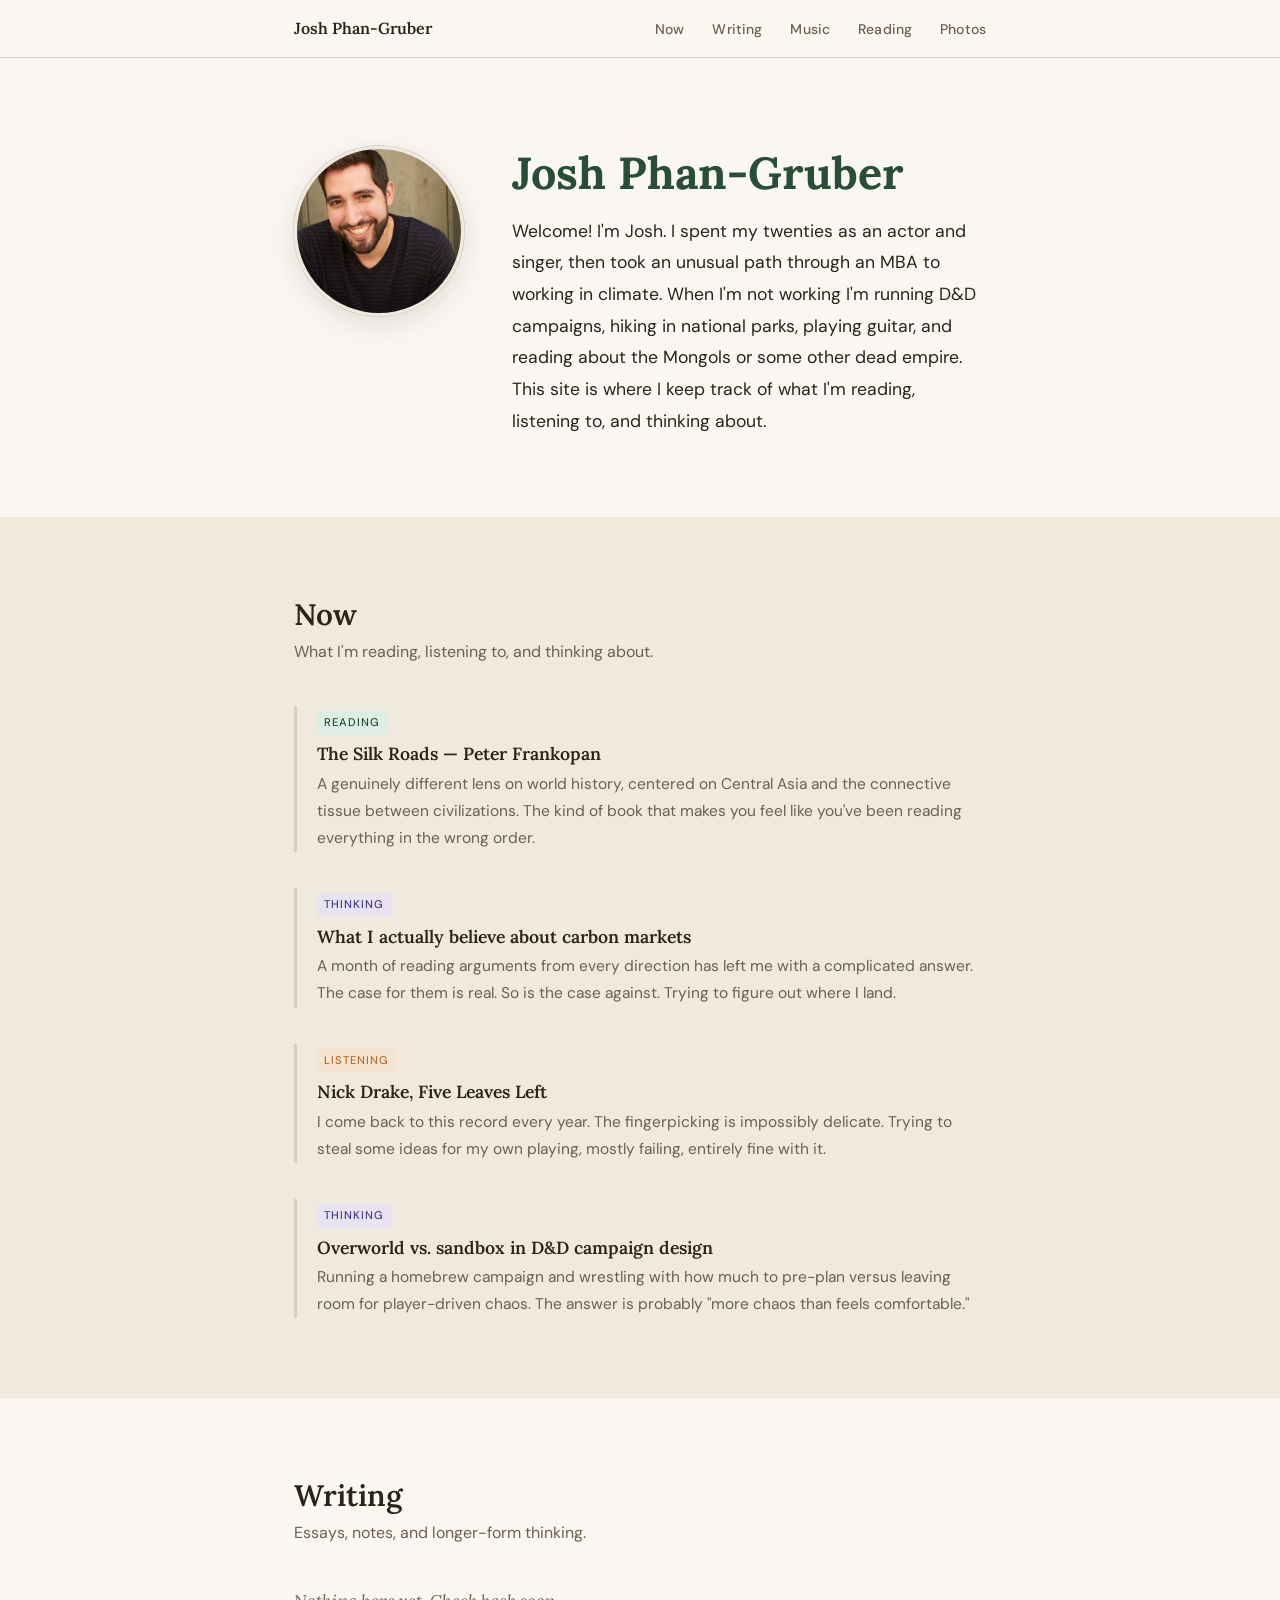
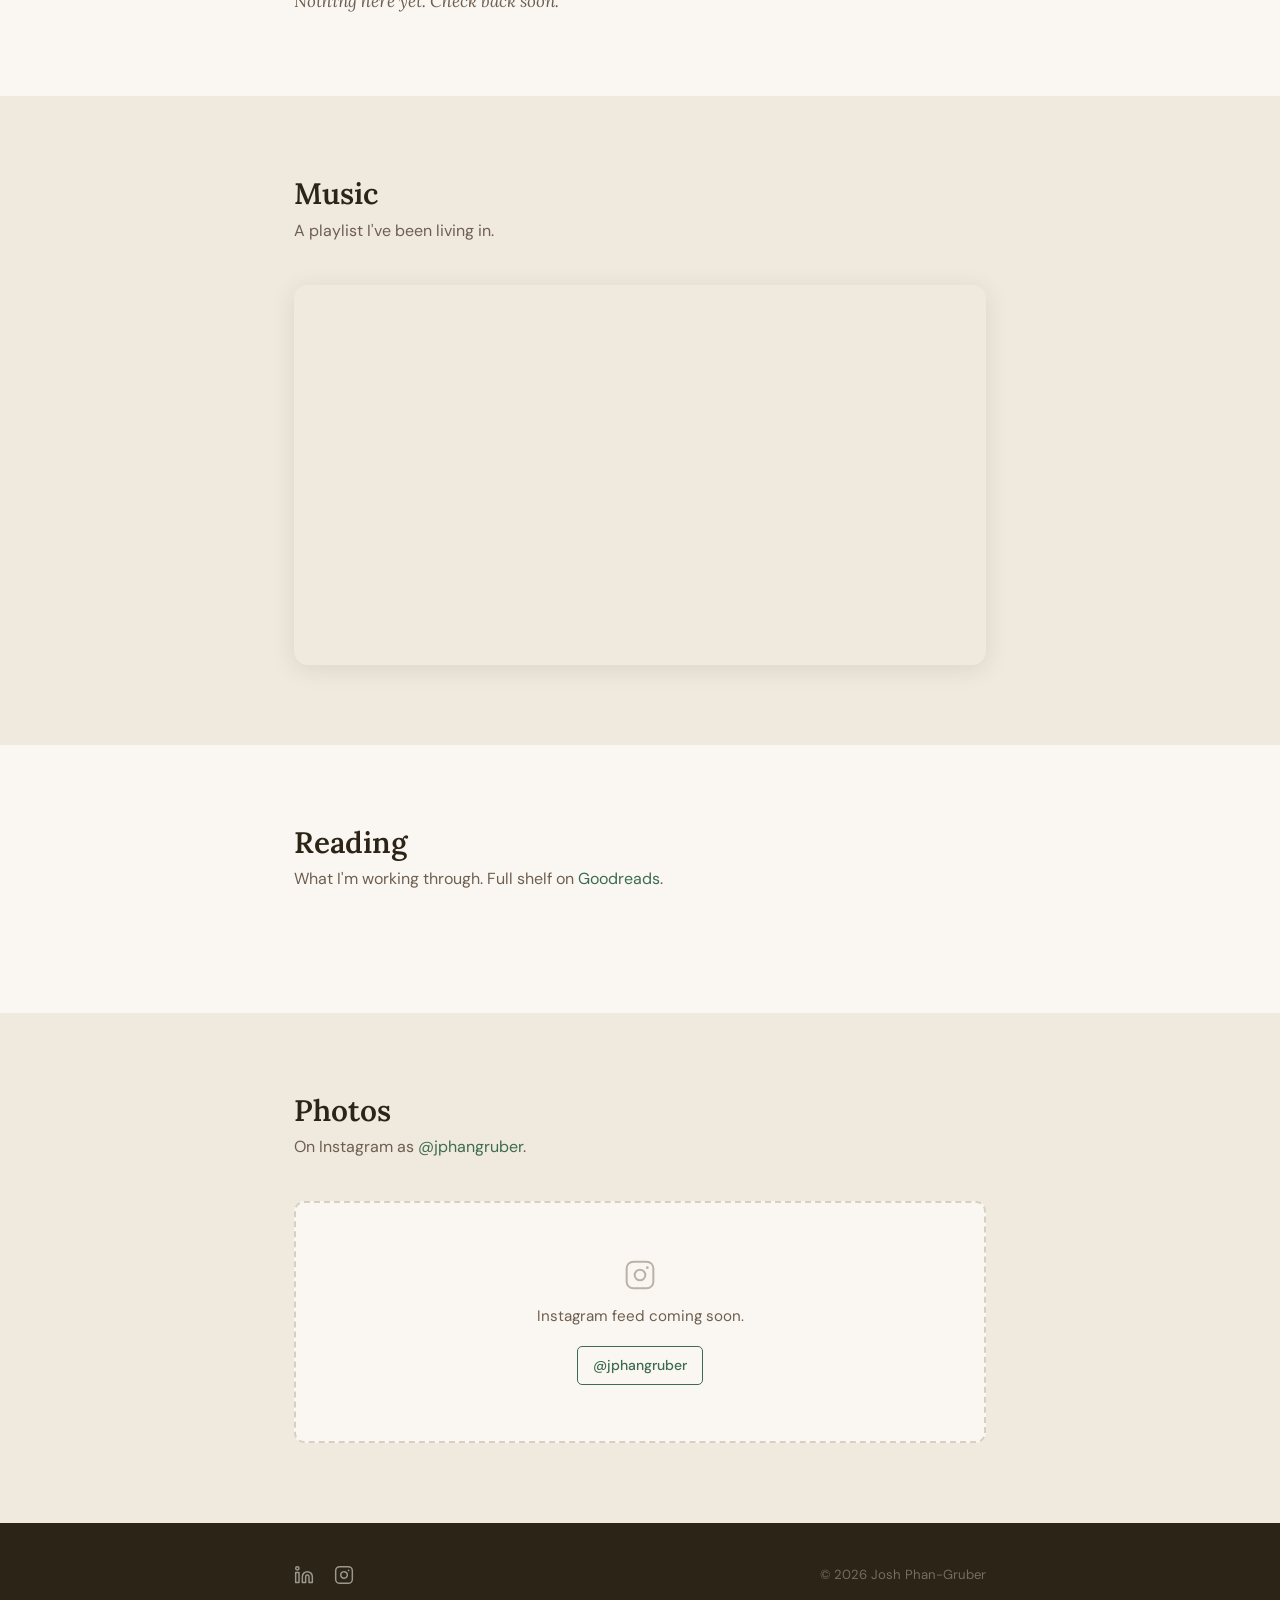
==== index.html @ 88a1560b "Initial build" ====
<!DOCTYPE html>
<html lang="en">
<head>
  <meta charset="UTF-8">
  <meta name="viewport" content="width=device-width, initial-scale=1.0">
  <title>Josh Phan-Gruber</title>
  <meta name="description" content="Josh Phan-Gruber -- actor turned climate professional, D&D dungeon master, reader, and guitar player.">
  <link rel="preconnect" href="https://fonts.googleapis.com">
  <link rel="preconnect" href="https://fonts.gstatic.com" crossorigin>
  <link href="https://fonts.googleapis.com/css2?family=Lora:ital,wght@0,400;0,600;0,700;1,400&family=DM+Sans:opsz,wght@9..40,300;9..40,400;9..40,500&display=swap" rel="stylesheet">
  <link rel="stylesheet" href="style.css">
</head>
<body>

  <nav class="site-nav" id="site-nav">
    <div class="nav-inner">
      <a href="#top" class="nav-name">Josh Phan-Gruber</a>
      <ul class="nav-links">
        <li><a href="#now">Now</a></li>
        <li><a href="#writing">Writing</a></li>
        <li><a href="#music">Music</a></li>
        <li><a href="#reading">Reading</a></li>
        <li><a href="#photos">Photos</a></li>
      </ul>
    </div>
  </nav>

  <!-- HERO -->
  <section class="hero" id="top">
    <div class="hero-inner">
      <div class="hero-photo">
        <!-- Replace headshot.jpg with your actual photo file -->
        <img src="headshot.jpg" alt="Josh Phan-Gruber" class="headshot">
      </div>
      <div class="hero-text">
        <h1>Josh Phan-Gruber</h1>
        <p class="intro">Welcome! I'm Josh. I spent my twenties as an actor and singer, then took an unusual path through an MBA to working in climate. When I'm not working I'm running D&D campaigns, hiking in national parks, playing guitar, and reading about the Mongols or some other dead empire. This site is where I keep track of what I'm reading, listening to, and thinking about.</p>
      </div>
    </div>
  </section>

  <!-- NOW -->
  <section class="section-alt" id="now">
    <div class="container">
      <h2>Now</h2>
      <p class="section-sub">What I'm reading, listening to, and thinking about.</p>

      <!-- Add, remove, or reorder entries freely. Tags: reading, listening, thinking, watching -->
      <div class="now-feed">

        <article class="now-entry">
          <span class="tag tag-reading">reading</span>
          <h3>The Silk Roads &mdash; Peter Frankopan</h3>
          <p>A genuinely different lens on world history, centered on Central Asia and the connective tissue between civilizations. The kind of book that makes you feel like you've been reading everything in the wrong order.</p>
        </article>

        <article class="now-entry">
          <span class="tag tag-thinking">thinking</span>
          <h3>What I actually believe about carbon markets</h3>
          <p>A month of reading arguments from every direction has left me with a complicated answer. The case for them is real. So is the case against. Trying to figure out where I land.</p>
        </article>

        <article class="now-entry">
          <span class="tag tag-listening">listening</span>
          <h3>Nick Drake, Five Leaves Left</h3>
          <p>I come back to this record every year. The fingerpicking is impossibly delicate. Trying to steal some ideas for my own playing, mostly failing, entirely fine with it.</p>
        </article>

        <article class="now-entry">
          <span class="tag tag-thinking">thinking</span>
          <h3>Overworld vs. sandbox in D&D campaign design</h3>
          <p>Running a homebrew campaign and wrestling with how much to pre-plan versus leaving room for player-driven chaos. The answer is probably "more chaos than feels comfortable."</p>
        </article>

      </div>
    </div>
  </section>

  <!-- WRITING -->
  <section class="section" id="writing">
    <div class="container">
      <h2>Writing</h2>
      <p class="section-sub">Essays, notes, and longer-form thinking.</p>

      <!-- Writing posts go here. Example structure when ready:
      <article class="writing-entry">
        <span class="writing-date">March 2026</span>
        <h3><a href="/writing/post-slug.html">Post Title</a></h3>
        <p>One or two sentences about what this piece is about.</p>
      </article>
      -->

      <p class="empty-note">Nothing here yet. Check back soon.</p>
    </div>
  </section>

  <!-- MUSIC -->
  <section class="section-alt" id="music">
    <div class="container">
      <h2>Music</h2>
      <p class="section-sub">A playlist I've been living in.</p>
      <div class="spotify-wrap">
        <iframe
          src="https://open.spotify.com/embed/playlist/37i9dQZF1FwSltD0A3Nph8?utm_source=generator&theme=0"
          width="100%"
          height="380"
          frameborder="0"
          allow="autoplay; clipboard-write; encrypted-media; fullscreen; picture-in-picture"
          loading="lazy">
        </iframe>
      </div>
    </div>
  </section>

  <!-- READING / GOODREADS -->
  <section class="section" id="reading">
    <div class="container">
      <h2>Reading</h2>
      <p class="section-sub">
        What I'm working through. Full shelf on
        <a href="https://www.goodreads.com/user/show/93616502-joshua" target="_blank" rel="noopener">Goodreads</a>.
      </p>
      <div class="goodreads-wrap">
        <!--
          Goodreads widget: generated from goodreads.com/user/widget
          The widget injects its own HTML/styles; colors won't perfectly match the site.
          For a closer match, consider a custom API integration later.
        -->
        <script src="https://www.goodreads.com/review/custom_widget/93616502.Josh%27s%20bookshelf%3A%20currently-reading?cover_position=left&cover_size=medium&num_books=5&order=d&shelf=currently-reading&show_author=1&show_cover=1&show_rating=0&show_review=1&show_tags=0&show_title=1&sort=date_added&widget_bg_color=faf7f2&widget_bg_transparent=true&widget_border_width=none&widget_text_color=2c2416&widget_title_size=medium&widget_width=full" type="text/javascript" charset="utf-8"></script>
        <noscript>
          <p class="empty-note">
            Enable JavaScript to load the Goodreads widget, or view the shelf directly on
            <a href="https://www.goodreads.com/user/show/93616502-joshua" target="_blank" rel="noopener">Goodreads</a>.
          </p>
        </noscript>
      </div>
    </div>
  </section>

  <!-- PHOTOS / INSTAGRAM -->
  <section class="section-alt" id="photos">
    <div class="container">
      <h2>Photos</h2>
      <p class="section-sub">
        On Instagram as <a href="https://instagram.com/jphangruber" target="_blank" rel="noopener">@jphangruber</a>.
      </p>
      <!-- Instagram feed widget goes here once the site is live -->
      <div class="instagram-placeholder">
        <div class="instagram-placeholder-inner">
          <svg width="32" height="32" viewBox="0 0 24 24" fill="none" aria-hidden="true">
            <rect x="2" y="2" width="20" height="20" rx="5" ry="5" stroke="currentColor" stroke-width="1.5"/>
            <circle cx="12" cy="12" r="4" stroke="currentColor" stroke-width="1.5"/>
            <circle cx="17.5" cy="6.5" r="1" fill="currentColor"/>
          </svg>
          <p>Instagram feed coming soon.</p>
          <a href="https://instagram.com/jphangruber" target="_blank" rel="noopener" class="btn-outline">@jphangruber</a>
        </div>
      </div>
    </div>
  </section>

  <!-- FOOTER -->
  <footer class="site-footer">
    <div class="container footer-inner">
      <div class="footer-links">
        <a href="https://www.linkedin.com/in/joshua-phan-gruber/" target="_blank" rel="noopener" aria-label="LinkedIn">
          <svg width="20" height="20" viewBox="0 0 24 24" fill="none" xmlns="http://www.w3.org/2000/svg" aria-hidden="true">
            <path d="M16 8a6 6 0 0 1 6 6v7h-4v-7a2 2 0 0 0-2-2 2 2 0 0 0-2 2v7h-4v-7a6 6 0 0 1 6-6z" stroke="currentColor" stroke-width="1.75" stroke-linecap="round" stroke-linejoin="round"/>
            <rect x="2" y="9" width="4" height="12" stroke="currentColor" stroke-width="1.75" stroke-linecap="round" stroke-linejoin="round"/>
            <circle cx="4" cy="4" r="2" stroke="currentColor" stroke-width="1.75"/>
          </svg>
        </a>
        <a href="https://instagram.com/jphangruber" target="_blank" rel="noopener" aria-label="Instagram">
          <svg width="20" height="20" viewBox="0 0 24 24" fill="none" xmlns="http://www.w3.org/2000/svg" aria-hidden="true">
            <rect x="2" y="2" width="20" height="20" rx="5" ry="5" stroke="currentColor" stroke-width="1.75" stroke-linecap="round" stroke-linejoin="round"/>
            <path d="M16 11.37A4 4 0 1 1 12.63 8 4 4 0 0 1 16 11.37z" stroke="currentColor" stroke-width="1.75" stroke-linecap="round" stroke-linejoin="round"/>
            <line x1="17.5" y1="6.5" x2="17.51" y2="6.5" stroke="currentColor" stroke-width="2" stroke-linecap="round"/>
          </svg>
        </a>
      </div>
      <p class="footer-copy">&copy; 2026 Josh Phan-Gruber</p>
    </div>
  </footer>

  <script src="script.js"></script>

</body>
</html>
---- style.css ----
/* ============================================================
   VARIABLES
   ============================================================ */
:root {
  --bg:          #faf7f2;
  --bg-alt:      #f0e9de;
  --text:        #2c2416;
  --text-muted:  #6e5f50;
  --green:       #3d6b4f;
  --green-dark:  #2a4d38;
  --green-light: #ddeee4;
  --amber:       #b86a2b;
  --amber-light: #f5e4d2;
  --border:      #d8cfc4;
  --max-w:       740px;
  --font-serif:  'Lora', Georgia, 'Times New Roman', serif;
  --font-sans:   'DM Sans', system-ui, -apple-system, sans-serif;
}

/* ============================================================
   RESET & BASE
   ============================================================ */
*, *::before, *::after {
  box-sizing: border-box;
  margin: 0;
  padding: 0;
}

html {
  scroll-behavior: smooth;
  scroll-padding-top: 64px;
}

body {
  font-family: var(--font-sans);
  font-size: 17px;
  line-height: 1.75;
  color: var(--text);
  background: var(--bg);
  -webkit-font-smoothing: antialiased;
}

h1, h2, h3, h4 {
  font-family: var(--font-serif);
  line-height: 1.2;
  color: var(--text);
}

h1 { font-size: clamp(2rem, 5vw, 2.8rem); font-weight: 700; }
h2 { font-size: 1.85rem; font-weight: 600; }
h3 { font-size: 1.1rem; font-weight: 600; }

p { margin-bottom: 1rem; }
p:last-child { margin-bottom: 0; }

a {
  color: var(--green);
  text-decoration: none;
  transition: color 0.15s;
}

a:hover {
  color: var(--green-dark);
  text-decoration: underline;
}

img { max-width: 100%; display: block; }


/* ============================================================
   NAVIGATION
   ============================================================ */
.site-nav {
  position: sticky;
  top: 0;
  z-index: 100;
  background: rgba(250, 247, 242, 0.94);
  backdrop-filter: blur(10px);
  -webkit-backdrop-filter: blur(10px);
  border-bottom: 1px solid var(--border);
}

.nav-inner {
  max-width: var(--max-w);
  margin: 0 auto;
  padding: 0.85rem 1.5rem;
  display: flex;
  align-items: center;
  justify-content: space-between;
  gap: 1.5rem;
}

.nav-name {
  font-family: var(--font-serif);
  font-size: 1rem;
  font-weight: 600;
  color: var(--text);
  text-decoration: none;
  white-space: nowrap;
  flex-shrink: 0;
}

.nav-name:hover {
  color: var(--green);
  text-decoration: none;
}

.nav-links {
  list-style: none;
  display: flex;
  gap: 1.75rem;
  flex-wrap: wrap;
}

.nav-links a {
  font-size: 0.875rem;
  font-weight: 500;
  letter-spacing: 0.01em;
  color: var(--text-muted);
  text-decoration: none;
}

.nav-links a:hover,
.nav-links a.active {
  color: var(--green);
  text-decoration: none;
}


/* ============================================================
   CONTAINER
   ============================================================ */
.container {
  max-width: var(--max-w);
  margin: 0 auto;
  padding: 0 1.5rem;
}


/* ============================================================
   SECTION CHROME
   ============================================================ */
.section,
.section-alt {
  padding: 5rem 0;
}

.section     { background: var(--bg); }
.section-alt { background: var(--bg-alt); }

.section-sub {
  color: var(--text-muted);
  font-size: 1rem;
  margin-top: 0.3rem;
  margin-bottom: 2.5rem;
}

.empty-note {
  color: var(--text-muted);
  font-family: var(--font-serif);
  font-style: italic;
}


/* ============================================================
   HERO
   ============================================================ */
.hero {
  padding: 5.5rem 0 5rem;
  background: var(--bg);
}

.hero-inner {
  max-width: var(--max-w);
  margin: 0 auto;
  padding: 0 1.5rem;
  display: flex;
  align-items: flex-start;
  gap: 3rem;
}

.hero-photo { flex-shrink: 0; }

.headshot {
  width: 170px;
  height: 170px;
  border-radius: 50%;
  object-fit: cover;
  object-position: 10% center;
  border: 3px solid var(--bg-alt);
  box-shadow: 0 0 0 1px var(--border), 0 8px 28px rgba(44, 36, 22, 0.12);
}

.hero-text { flex: 1; min-width: 0; }

.hero-text h1 {
  margin-bottom: 1rem;
  color: var(--green-dark);
}

.intro {
  font-size: 1.1rem;
  line-height: 1.8;
  color: var(--text);
}


/* ============================================================
   NOW FEED
   ============================================================ */
.now-feed {
  display: flex;
  flex-direction: column;
  gap: 2.25rem;
}

.now-entry {
  border-left: 3px solid var(--border);
  padding-left: 1.25rem;
  transition: border-left-color 0.2s;
}

.now-entry:hover {
  border-left-color: var(--green);
}

.now-entry h3 {
  margin-bottom: 0.4rem;
}

.now-entry p {
  color: var(--text-muted);
  font-size: 0.97rem;
}

/* Tags */
.tag {
  display: inline-block;
  font-family: var(--font-sans);
  font-size: 0.7rem;
  font-weight: 500;
  text-transform: uppercase;
  letter-spacing: 0.09em;
  padding: 0.2em 0.65em;
  border-radius: 3px;
  margin-bottom: 0.55rem;
}

.tag-reading   { background: var(--green-light); color: var(--green-dark); }
.tag-listening { background: var(--amber-light);  color: var(--amber); }
.tag-thinking  { background: #e8e3f0;              color: #4a3a80; }
.tag-watching  { background: #fde8e8;              color: #8f2020; }


/* ============================================================
   WRITING
   ============================================================ */
.writing-entry {
  margin-bottom: 2rem;
  padding-bottom: 2rem;
  border-bottom: 1px solid var(--border);
}

.writing-entry:last-child {
  border-bottom: none;
  margin-bottom: 0;
  padding-bottom: 0;
}

.writing-date {
  font-size: 0.8rem;
  text-transform: uppercase;
  letter-spacing: 0.08em;
  color: var(--text-muted);
  display: block;
  margin-bottom: 0.3rem;
}


/* ============================================================
   SPOTIFY
   ============================================================ */
.spotify-wrap {
  border-radius: 14px;
  overflow: hidden;
  box-shadow: 0 4px 24px rgba(44, 36, 22, 0.1);
}

.spotify-wrap iframe { display: block; }


/* ============================================================
   GOODREADS
   ============================================================ */
.goodreads-wrap {
  /* Goodreads widget injects its own layout; this wrapper
     just provides context. You may need to inspect/adjust
     widget colors at goodreads.com/user/widget after going live. */
}


/* ============================================================
   INSTAGRAM PLACEHOLDER
   ============================================================ */
.instagram-placeholder {
  border: 2px dashed var(--border);
  border-radius: 10px;
  background: var(--bg);
}

.instagram-placeholder-inner {
  padding: 3.5rem 2rem;
  display: flex;
  flex-direction: column;
  align-items: center;
  gap: 0.75rem;
  text-align: center;
  color: var(--text-muted);
}

.instagram-placeholder-inner svg {
  opacity: 0.45;
}

.instagram-placeholder-inner p {
  margin: 0;
  font-size: 0.95rem;
}

.btn-outline {
  display: inline-block;
  margin-top: 0.25rem;
  padding: 0.45em 1.1em;
  border: 1.5px solid var(--green);
  border-radius: 5px;
  font-size: 0.875rem;
  font-weight: 500;
  color: var(--green);
  text-decoration: none;
  transition: background 0.15s, color 0.15s;
}

.btn-outline:hover {
  background: var(--green);
  color: #fff;
  text-decoration: none;
}


/* ============================================================
   FOOTER
   ============================================================ */
.site-footer {
  background: var(--text);
  color: var(--bg);
  padding: 2.5rem 1.5rem;
}

.footer-inner {
  display: flex;
  align-items: center;
  justify-content: space-between;
  gap: 1rem;
}

.footer-links {
  display: flex;
  gap: 1.25rem;
  align-items: center;
}

.footer-links a {
  color: rgba(250, 247, 242, 0.55);
  transition: color 0.2s;
  display: flex;
  align-items: center;
}

.footer-links a:hover {
  color: rgba(250, 247, 242, 0.95);
  text-decoration: none;
}

.footer-copy {
  font-size: 0.825rem;
  color: rgba(250, 247, 242, 0.35);
  margin-bottom: 0;
}


/* ============================================================
   RESPONSIVE
   ============================================================ */
@media (max-width: 580px) {
  .hero {
    padding: 3.5rem 0 3rem;
  }

  .hero-inner {
    flex-direction: column;
    align-items: center;
    gap: 1.75rem;
    text-align: center;
  }

  .headshot {
    width: 140px;
    height: 140px;
  }

  .section,
  .section-alt {
    padding: 3.5rem 0;
  }

  .nav-links {
    gap: 1rem;
  }

  .nav-links li:nth-child(n+4) {
    display: none; /* hide last items on very small screens */
  }

  h2 { font-size: 1.55rem; }
}
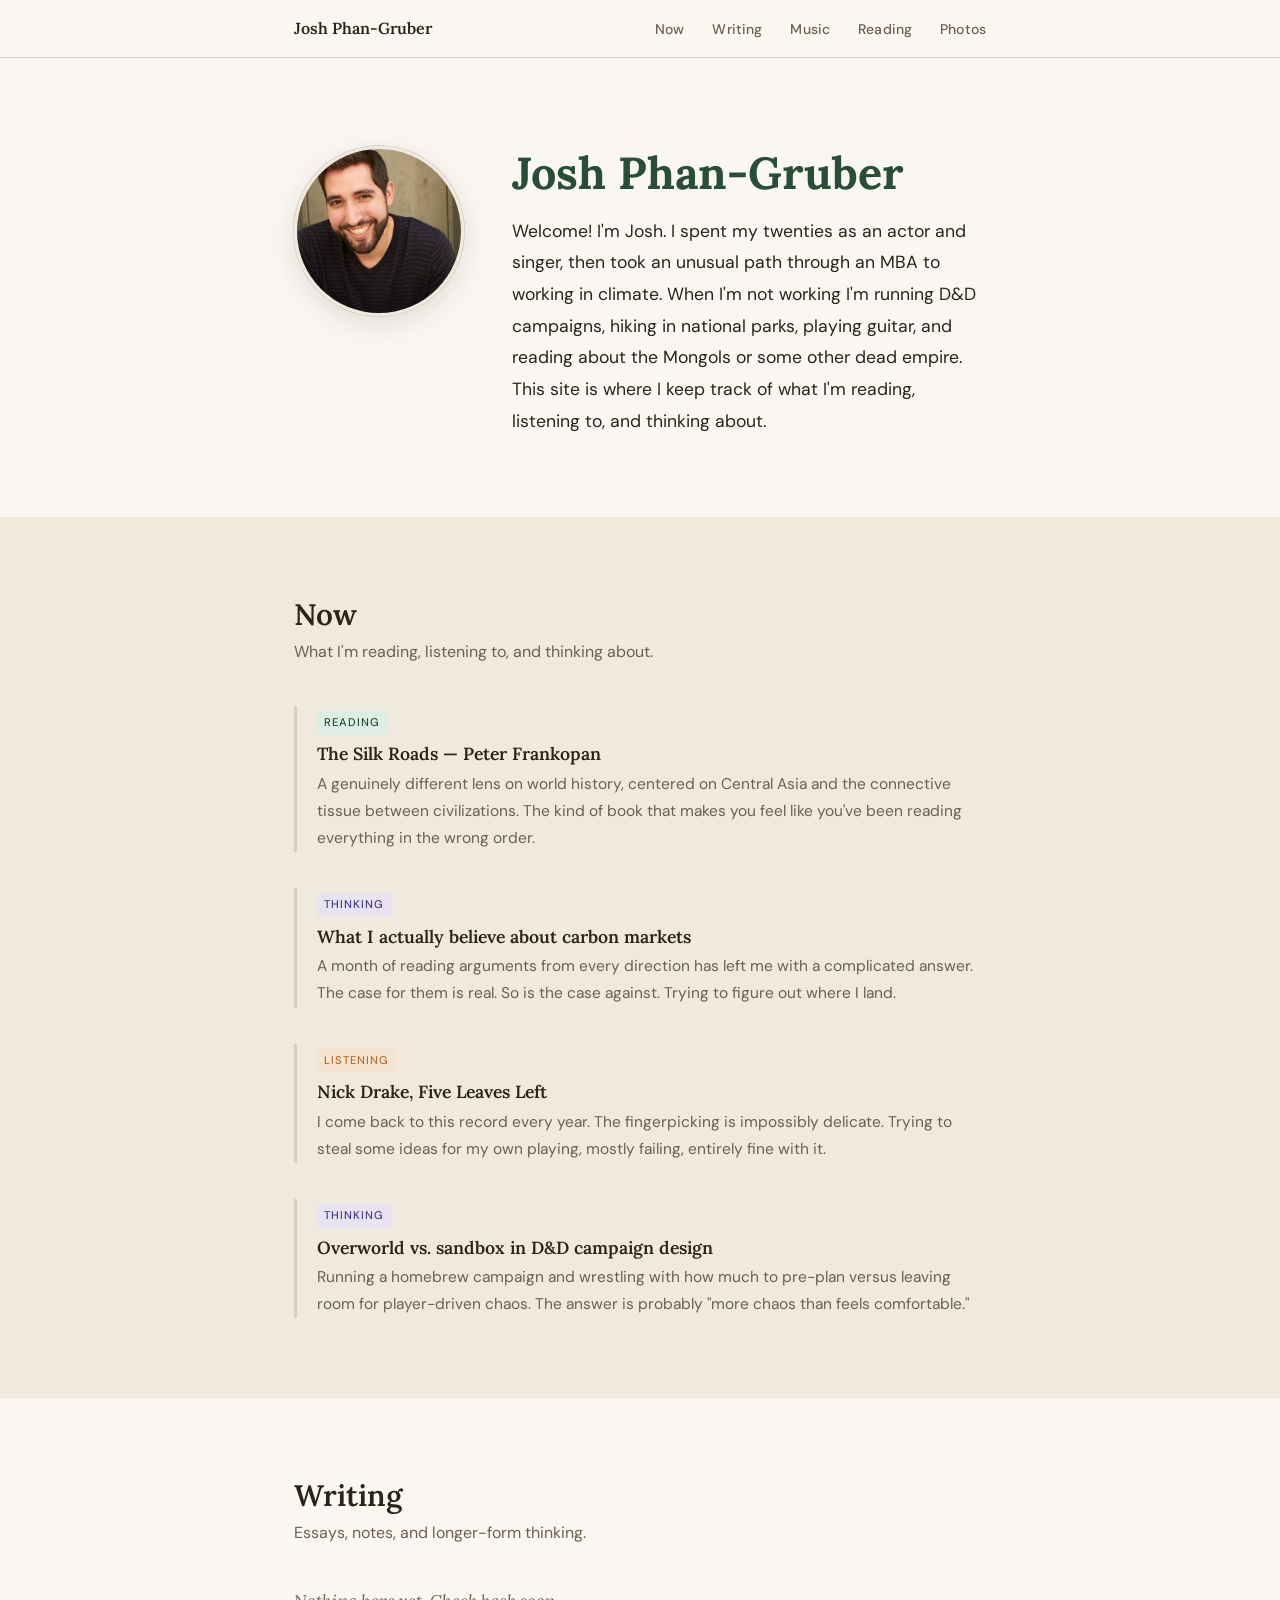
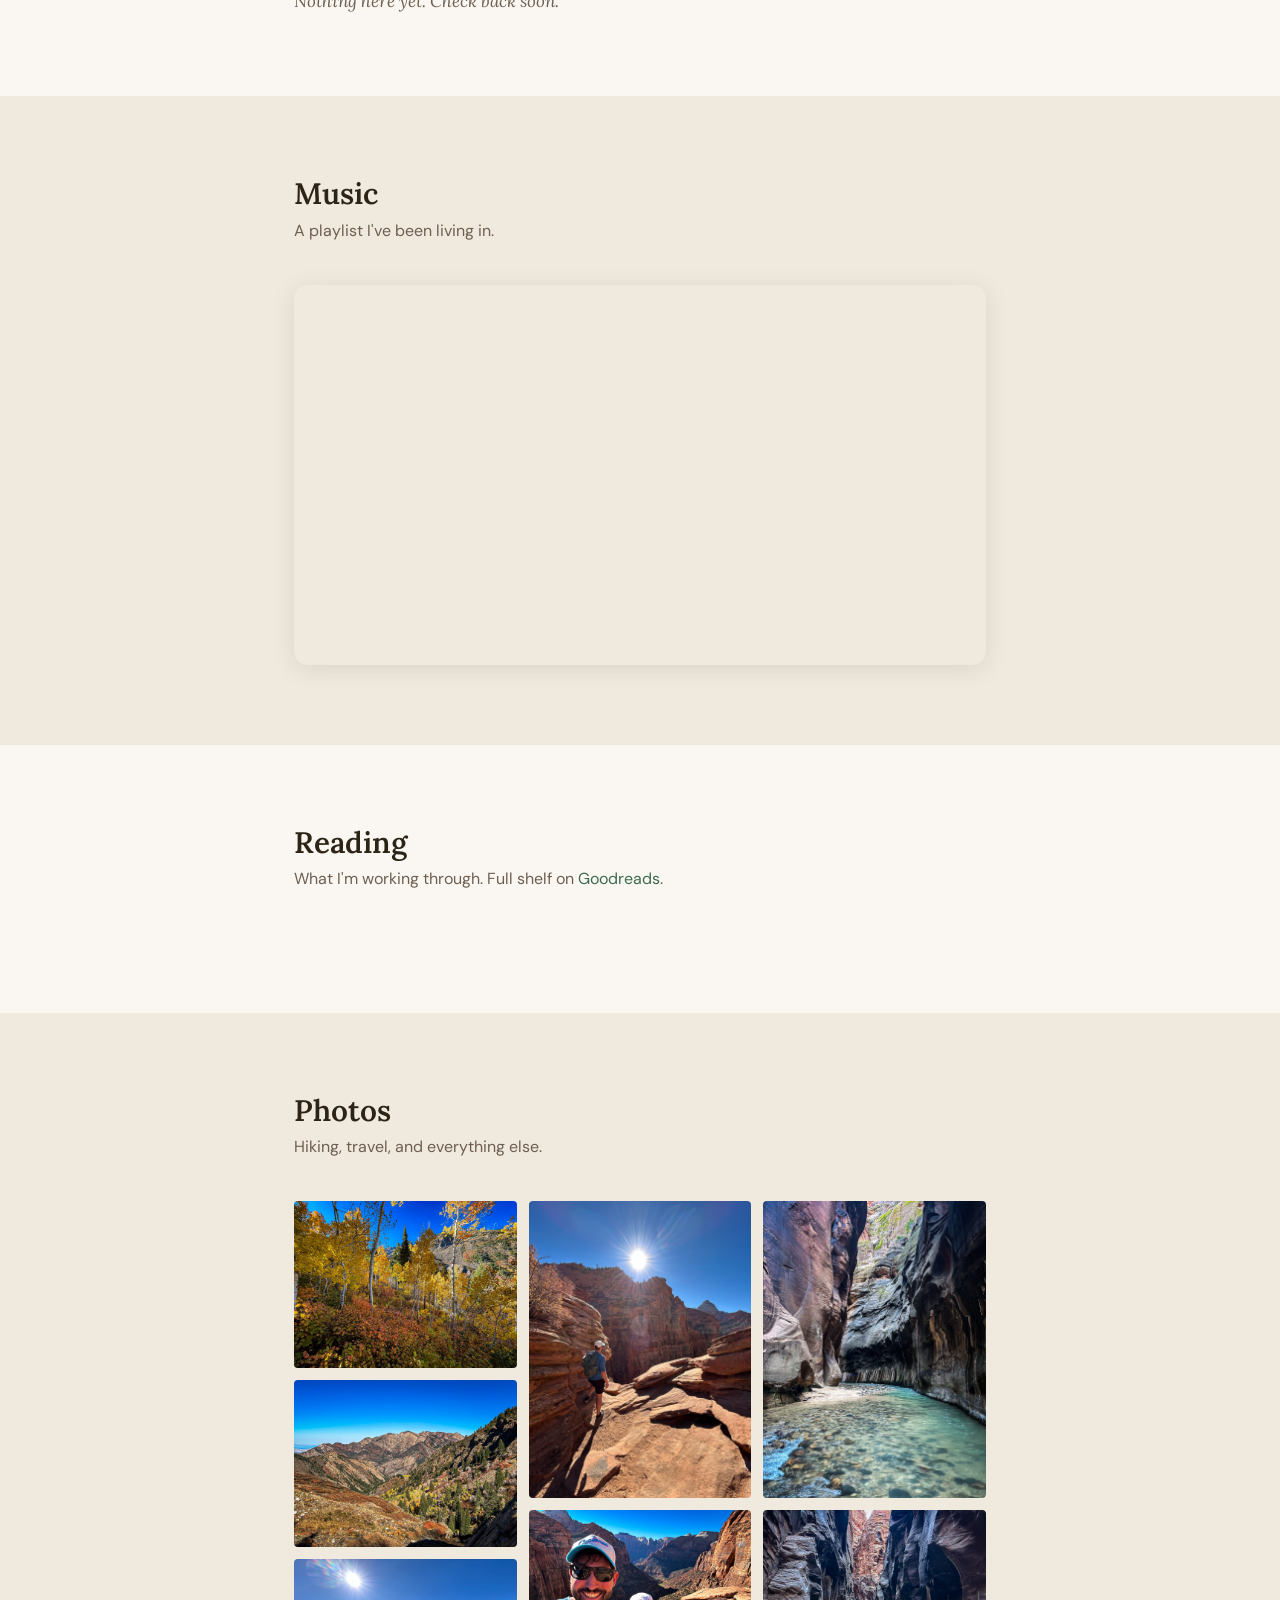
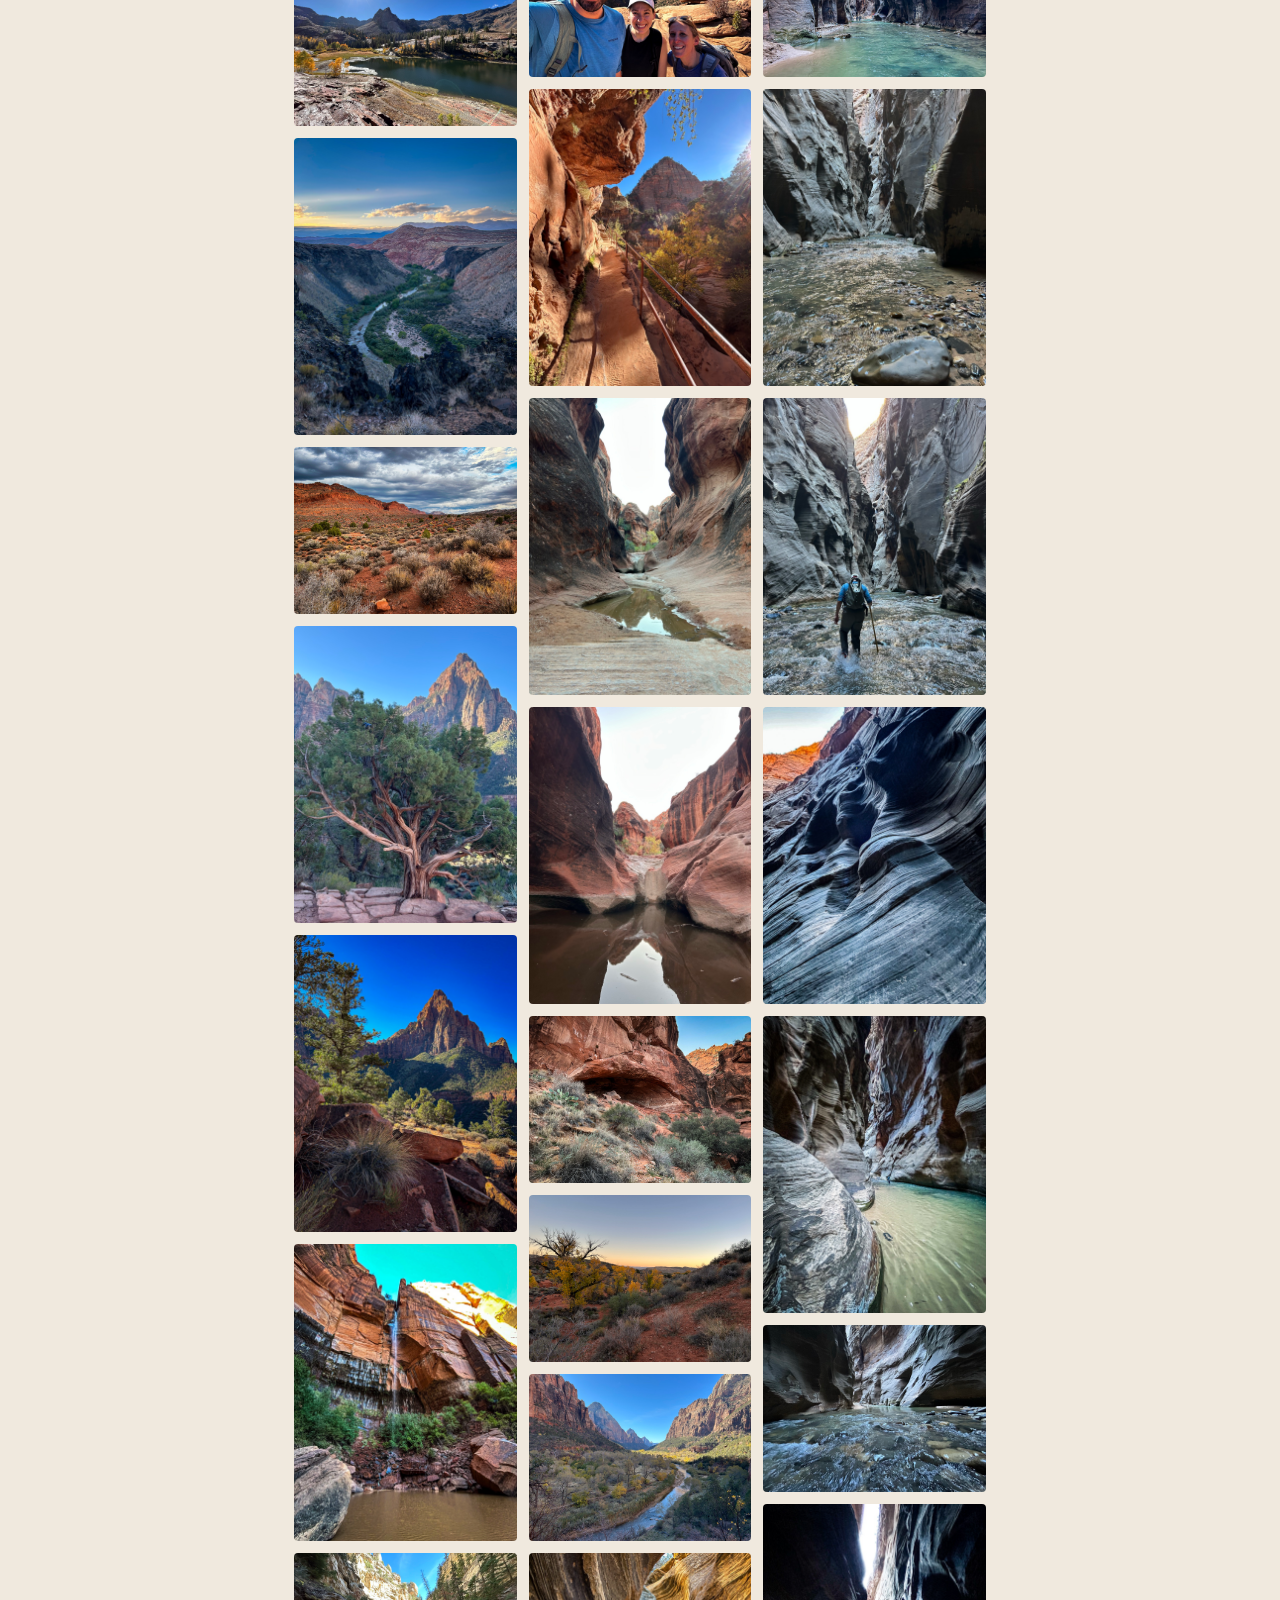
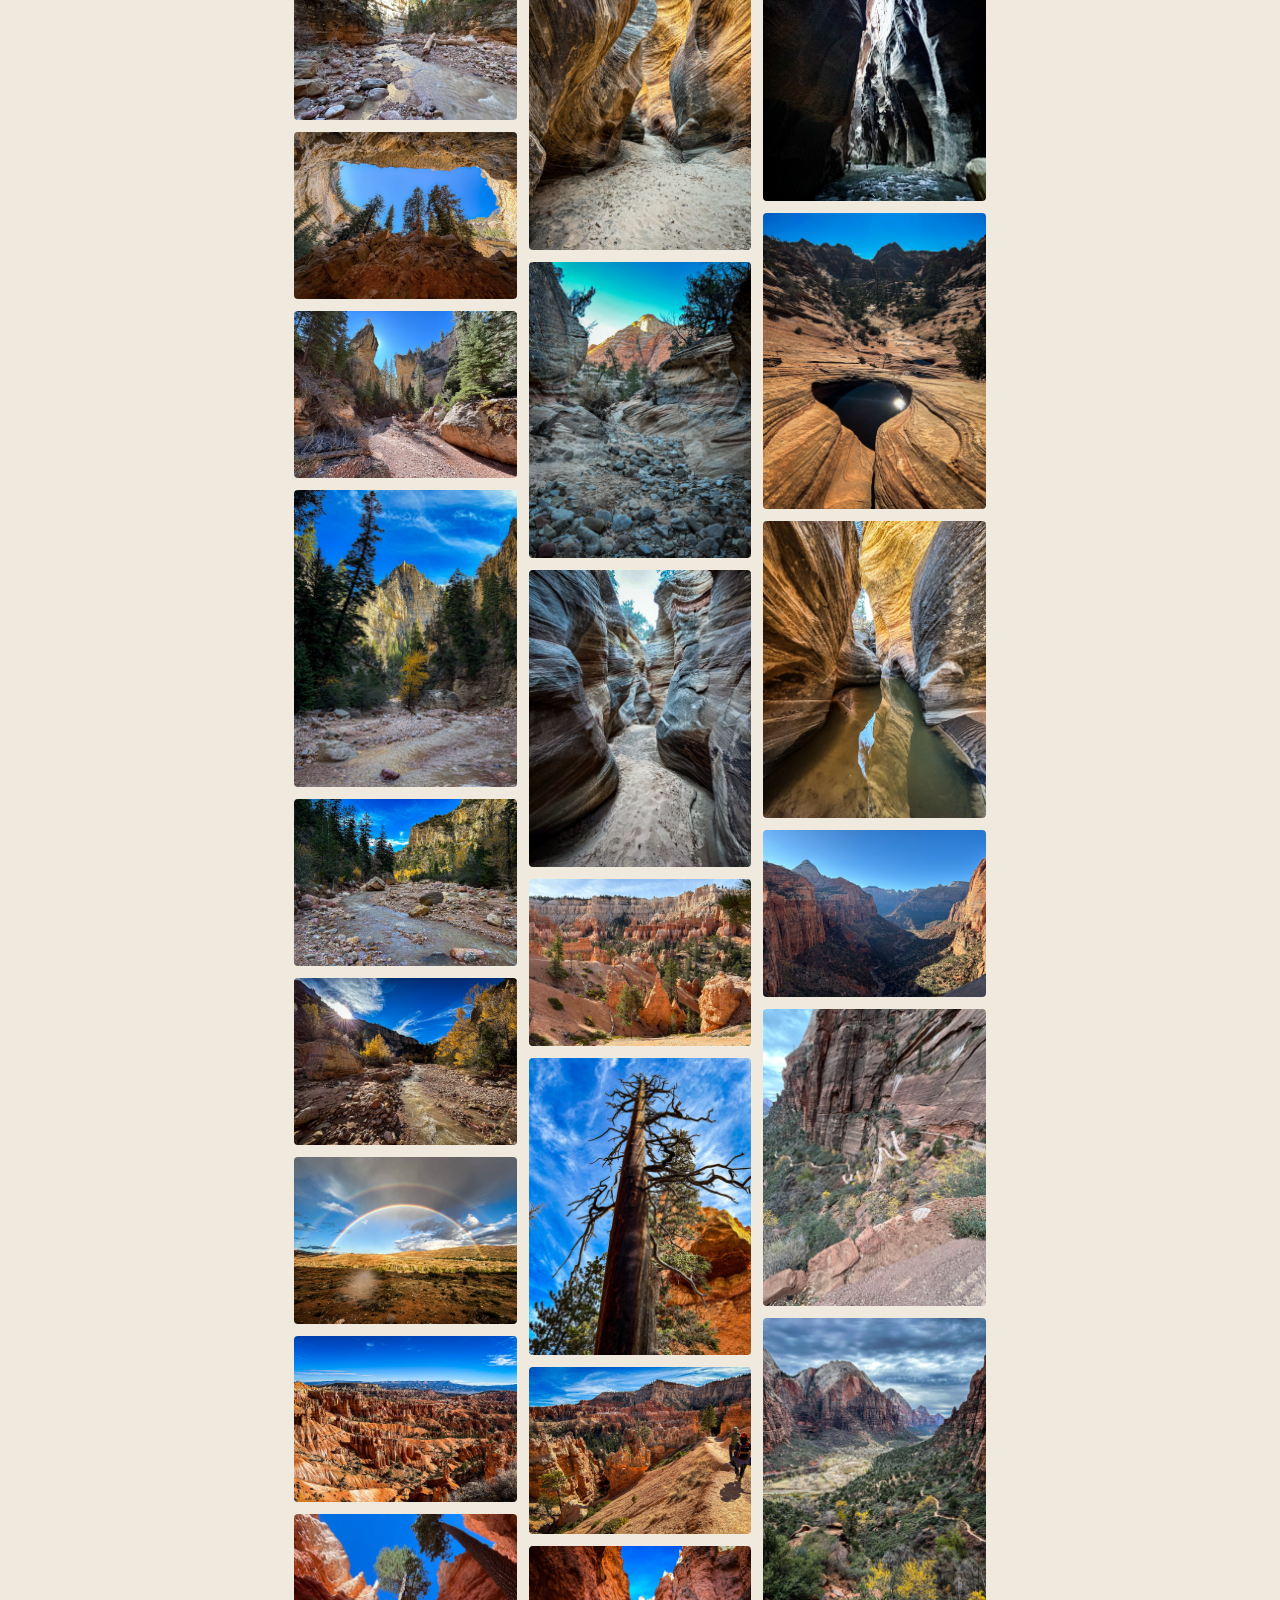
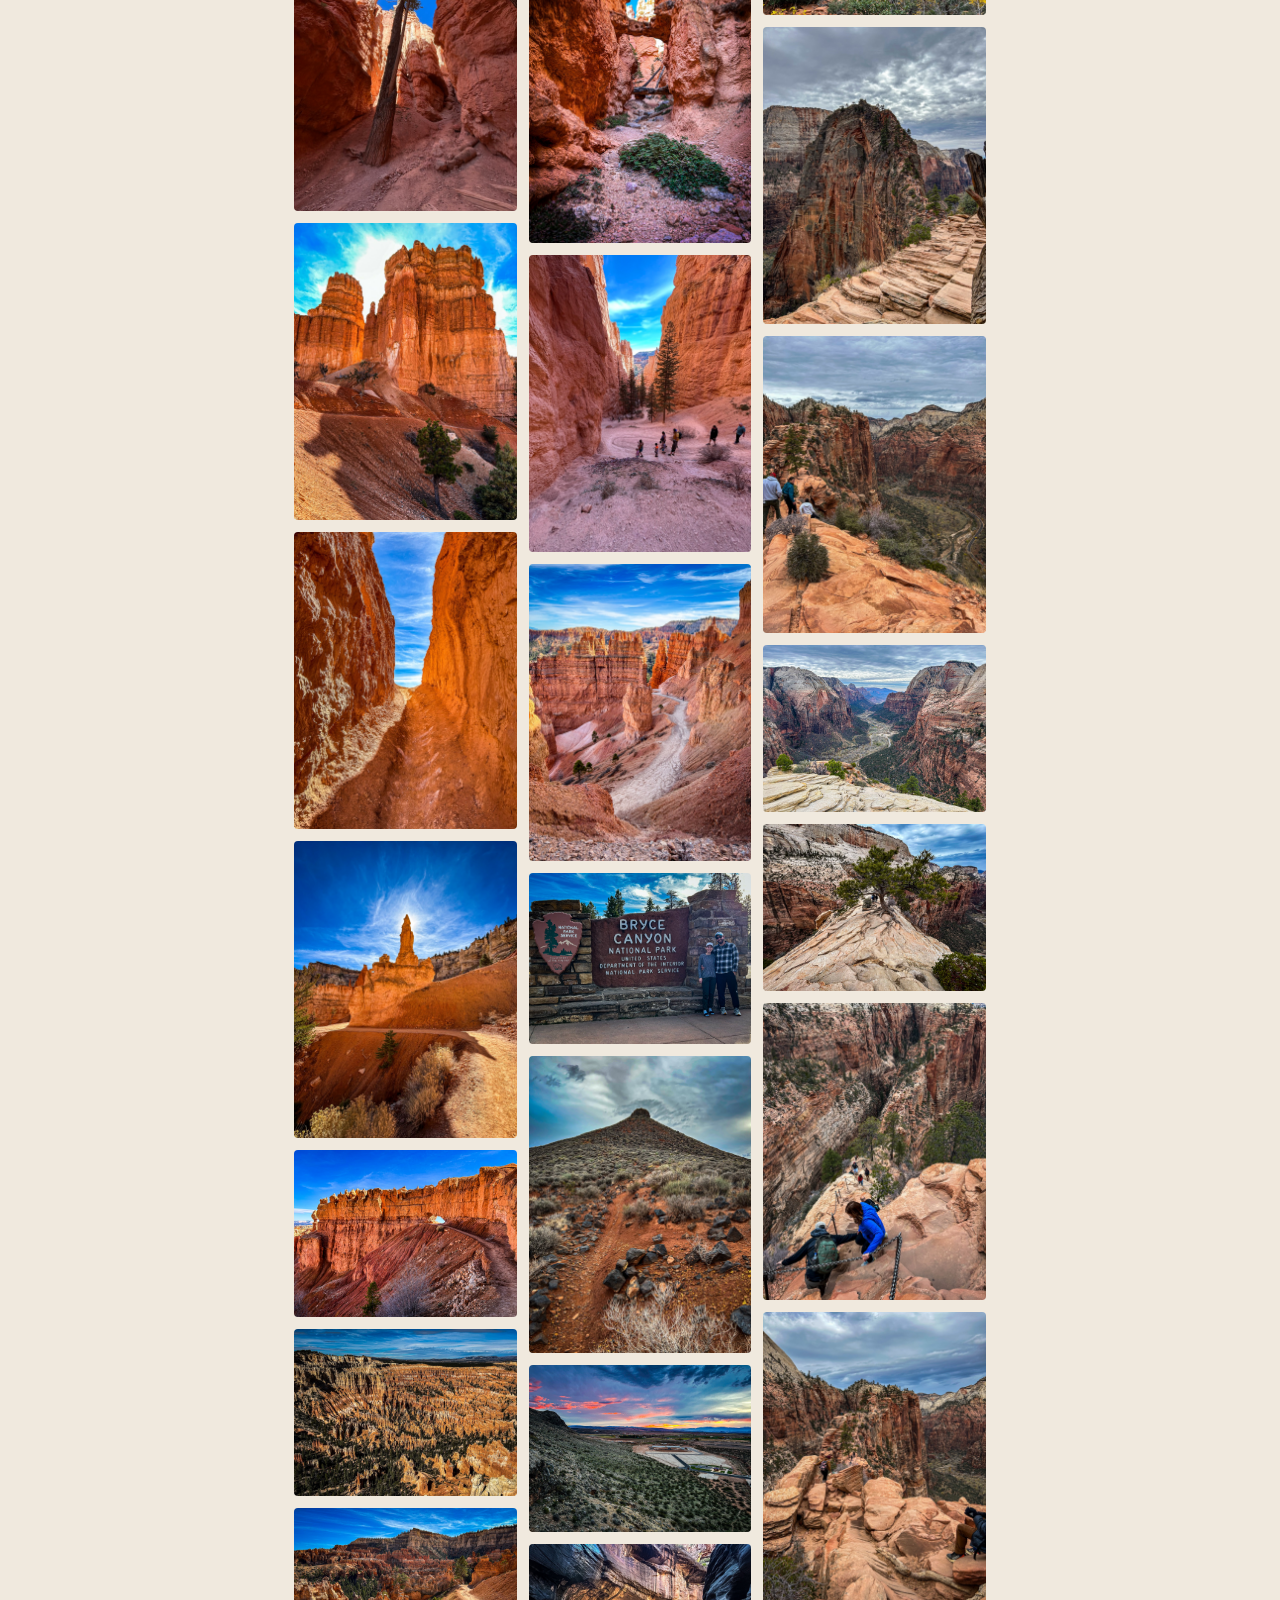
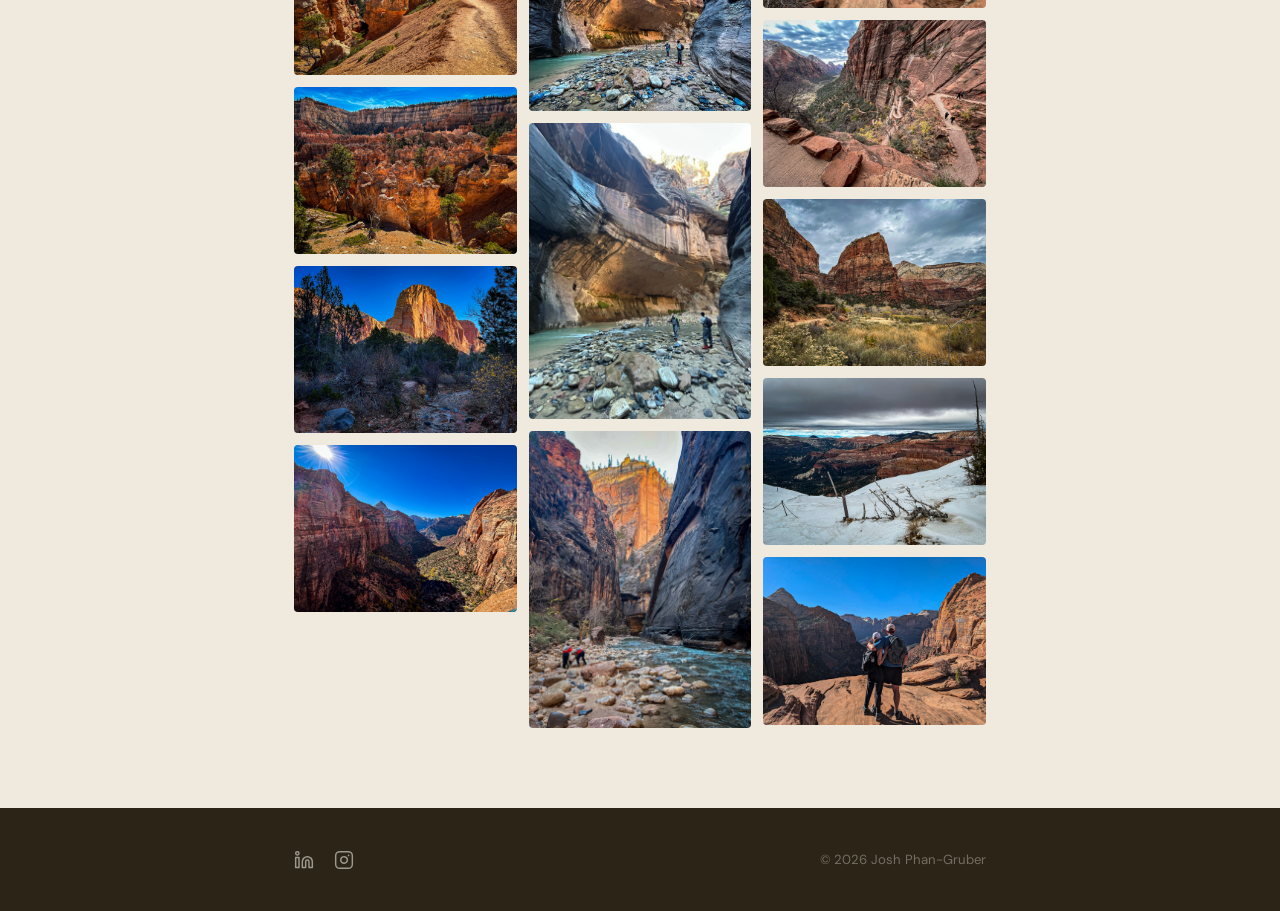
==== commit f3bf5d51: "Add photo grid with 72 resized photos" ====
--- a/index.html
+++ b/index.html
@@ -137,24 +137,84 @@
     </div>
   </section>
 
-  <!-- PHOTOS / INSTAGRAM -->
+  <!-- PHOTOS -->
   <section class="section-alt" id="photos">
     <div class="container">
       <h2>Photos</h2>
-      <p class="section-sub">
-        On Instagram as <a href="https://instagram.com/jphangruber" target="_blank" rel="noopener">@jphangruber</a>.
-      </p>
-      <!-- Instagram feed widget goes here once the site is live -->
-      <div class="instagram-placeholder">
-        <div class="instagram-placeholder-inner">
-          <svg width="32" height="32" viewBox="0 0 24 24" fill="none" aria-hidden="true">
-            <rect x="2" y="2" width="20" height="20" rx="5" ry="5" stroke="currentColor" stroke-width="1.5"/>
-            <circle cx="12" cy="12" r="4" stroke="currentColor" stroke-width="1.5"/>
-            <circle cx="17.5" cy="6.5" r="1" fill="currentColor"/>
-          </svg>
-          <p>Instagram feed coming soon.</p>
-          <a href="https://instagram.com/jphangruber" target="_blank" rel="noopener" class="btn-outline">@jphangruber</a>
-        </div>
+      <p class="section-sub">Hiking, travel, and everything else.</p>
+      <div class="photo-grid">
+        <img src="photos/IMG_0947.jpg" alt="" loading="lazy">
+        <img src="photos/IMG_0953.jpg" alt="" loading="lazy">
+        <img src="photos/IMG_0958.jpg" alt="" loading="lazy">
+        <img src="photos/IMG_0998.jpg" alt="" loading="lazy">
+        <img src="photos/IMG_1026.jpg" alt="" loading="lazy">
+        <img src="photos/IMG_1061.jpg" alt="" loading="lazy">
+        <img src="photos/IMG_1068.jpg" alt="" loading="lazy">
+        <img src="photos/IMG_1089.jpg" alt="" loading="lazy">
+        <img src="photos/IMG_1196.jpg" alt="" loading="lazy">
+        <img src="photos/IMG_1200.jpg" alt="" loading="lazy">
+        <img src="photos/IMG_1255.jpg" alt="" loading="lazy">
+        <img src="photos/IMG_1265.jpg" alt="" loading="lazy">
+        <img src="photos/IMG_1268.jpg" alt="" loading="lazy">
+        <img src="photos/IMG_1271.jpg" alt="" loading="lazy">
+        <img src="photos/IMG_1296.jpg" alt="" loading="lazy">
+        <img src="photos/IMG_1319.jpg" alt="" loading="lazy">
+        <img src="photos/IMG_1337.jpg" alt="" loading="lazy">
+        <img src="photos/IMG_1351.jpg" alt="" loading="lazy">
+        <img src="photos/IMG_1377.jpg" alt="" loading="lazy">
+        <img src="photos/IMG_1413.jpg" alt="" loading="lazy">
+        <img src="photos/IMG_1428.jpg" alt="" loading="lazy">
+        <img src="photos/IMG_1435.jpg" alt="" loading="lazy">
+        <img src="photos/IMG_1454.jpg" alt="" loading="lazy">
+        <img src="photos/IMG_1455.jpg" alt="" loading="lazy">
+        <img src="photos/IMG_1512.jpg" alt="" loading="lazy">
+        <img src="photos/IMG_1576.jpg" alt="" loading="lazy">
+        <img src="photos/IMG_1590.jpg" alt="" loading="lazy">
+        <img src="photos/IMG_1608.jpg" alt="" loading="lazy">
+        <img src="photos/IMG_1614.jpg" alt="" loading="lazy">
+        <img src="photos/IMG_1659.jpg" alt="" loading="lazy">
+        <img src="photos/IMG_1666.jpg" alt="" loading="lazy">
+        <img src="photos/IMG_1678.jpg" alt="" loading="lazy">
+        <img src="photos/IMG_1716.jpg" alt="" loading="lazy">
+        <img src="photos/IMG_1720.jpg" alt="" loading="lazy">
+        <img src="photos/IMG_1791.jpg" alt="" loading="lazy">
+        <img src="photos/IMG_1832.jpg" alt="" loading="lazy">
+        <img src="photos/IMG_1838.jpg" alt="" loading="lazy">
+        <img src="photos/IMG_1893.jpg" alt="" loading="lazy">
+        <img src="photos/IMG_1921.jpg" alt="" loading="lazy">
+        <img src="photos/IMG_1932.jpg" alt="" loading="lazy">
+        <img src="photos/IMG_1944.jpg" alt="" loading="lazy">
+        <img src="photos/IMG_1949.jpg" alt="" loading="lazy">
+        <img src="photos/IMG_1958.jpg" alt="" loading="lazy">
+        <img src="photos/IMG_1980.jpg" alt="" loading="lazy">
+        <img src="photos/IMG_2032.jpg" alt="" loading="lazy">
+        <img src="photos/IMG_2039.jpg" alt="" loading="lazy">
+        <img src="photos/IMG_2078.jpg" alt="" loading="lazy">
+        <img src="photos/IMG_2079.jpg" alt="" loading="lazy">
+        <img src="photos/IMG_2084.jpg" alt="" loading="lazy">
+        <img src="photos/IMG_2111.jpg" alt="" loading="lazy">
+        <img src="photos/IMG_2116.jpg" alt="" loading="lazy">
+        <img src="photos/IMG_2123.jpg" alt="" loading="lazy">
+        <img src="photos/IMG_2125.jpg" alt="" loading="lazy">
+        <img src="photos/IMG_2140.jpg" alt="" loading="lazy">
+        <img src="photos/IMG_2143.jpg" alt="" loading="lazy">
+        <img src="photos/IMG_2149.jpg" alt="" loading="lazy">
+        <img src="photos/IMG_2163.jpg" alt="" loading="lazy">
+        <img src="photos/IMG_2331.jpg" alt="" loading="lazy">
+        <img src="photos/IMG_2365.jpg" alt="" loading="lazy">
+        <img src="photos/IMG_2405.jpg" alt="" loading="lazy">
+        <img src="photos/IMG_2443.jpg" alt="" loading="lazy">
+        <img src="photos/IMG_2447.jpg" alt="" loading="lazy">
+        <img src="photos/IMG_2470.jpg" alt="" loading="lazy">
+        <img src="photos/IMG_2479.jpg" alt="" loading="lazy">
+        <img src="photos/IMG_2511.jpg" alt="" loading="lazy">
+        <img src="photos/IMG_2515.jpg" alt="" loading="lazy">
+        <img src="photos/IMG_2521.jpg" alt="" loading="lazy">
+        <img src="photos/IMG_2525.jpg" alt="" loading="lazy">
+        <img src="photos/IMG_2555.jpg" alt="" loading="lazy">
+        <img src="photos/IMG_2563.jpg" alt="" loading="lazy">
+        <img src="photos/IMG_2614.jpg" alt="" loading="lazy">
+        <img src="photos/7205558662764279150.jpg" alt="" loading="lazy">
       </div>
     </div>
   </section>
--- a/style.css
+++ b/style.css
@@ -300,50 +300,31 @@
 
 
 /* ============================================================
-   INSTAGRAM PLACEHOLDER
-   ============================================================ */
-.instagram-placeholder {
-  border: 2px dashed var(--border);
-  border-radius: 10px;
-  background: var(--bg);
-}
-
-.instagram-placeholder-inner {
-  padding: 3.5rem 2rem;
-  display: flex;
-  flex-direction: column;
-  align-items: center;
-  gap: 0.75rem;
-  text-align: center;
-  color: var(--text-muted);
-}
-
-.instagram-placeholder-inner svg {
-  opacity: 0.45;
-}
-
-.instagram-placeholder-inner p {
-  margin: 0;
-  font-size: 0.95rem;
-}
-
-.btn-outline {
-  display: inline-block;
-  margin-top: 0.25rem;
-  padding: 0.45em 1.1em;
-  border: 1.5px solid var(--green);
-  border-radius: 5px;
-  font-size: 0.875rem;
-  font-weight: 500;
-  color: var(--green);
-  text-decoration: none;
-  transition: background 0.15s, color 0.15s;
-}
-
-.btn-outline:hover {
-  background: var(--green);
-  color: #fff;
-  text-decoration: none;
+   PHOTO GRID
+   ============================================================ */
+.photo-grid {
+  columns: 3;
+  column-gap: 0.75rem;
+}
+
+.photo-grid img {
+  width: 100%;
+  display: block;
+  margin-bottom: 0.75rem;
+  border-radius: 4px;
+  transition: opacity 0.2s;
+}
+
+.photo-grid img:hover {
+  opacity: 0.88;
+}
+
+@media (max-width: 700px) {
+  .photo-grid { columns: 2; }
+}
+
+@media (max-width: 420px) {
+  .photo-grid { columns: 1; }
 }
 
 
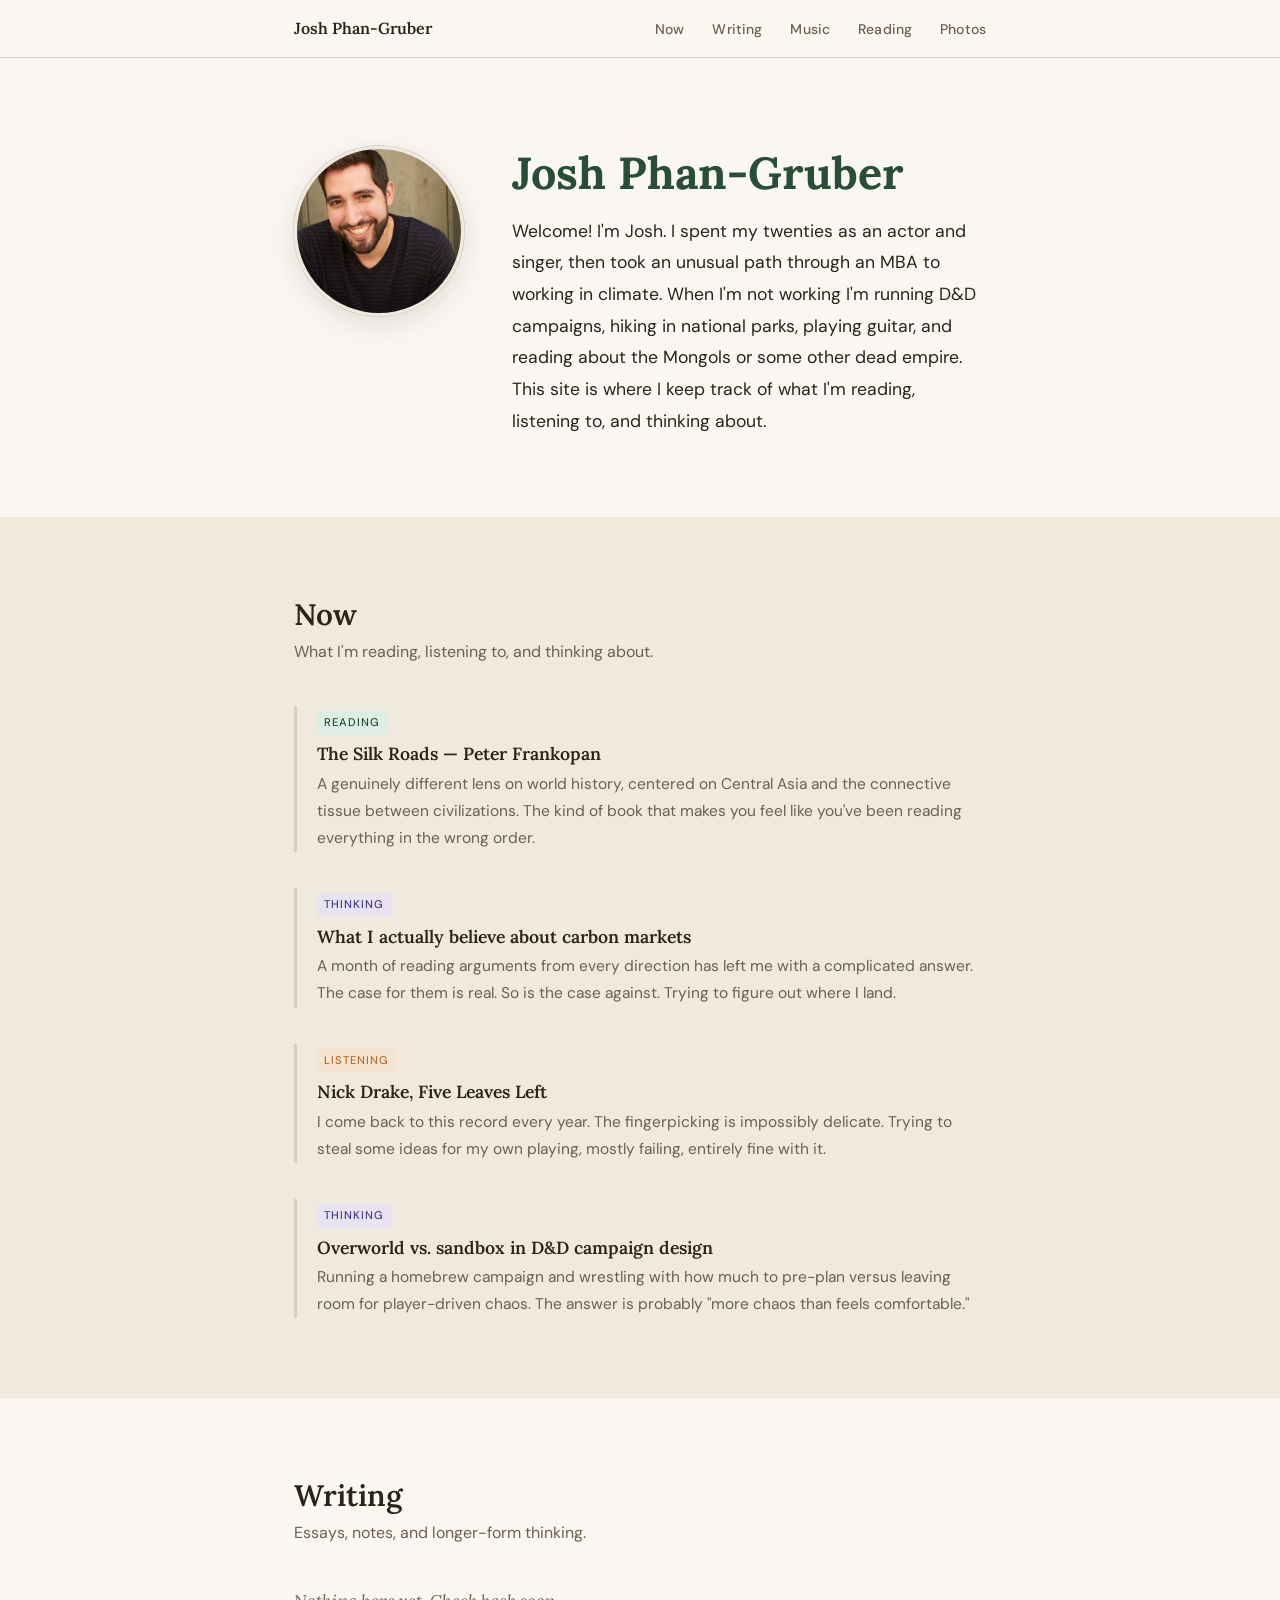
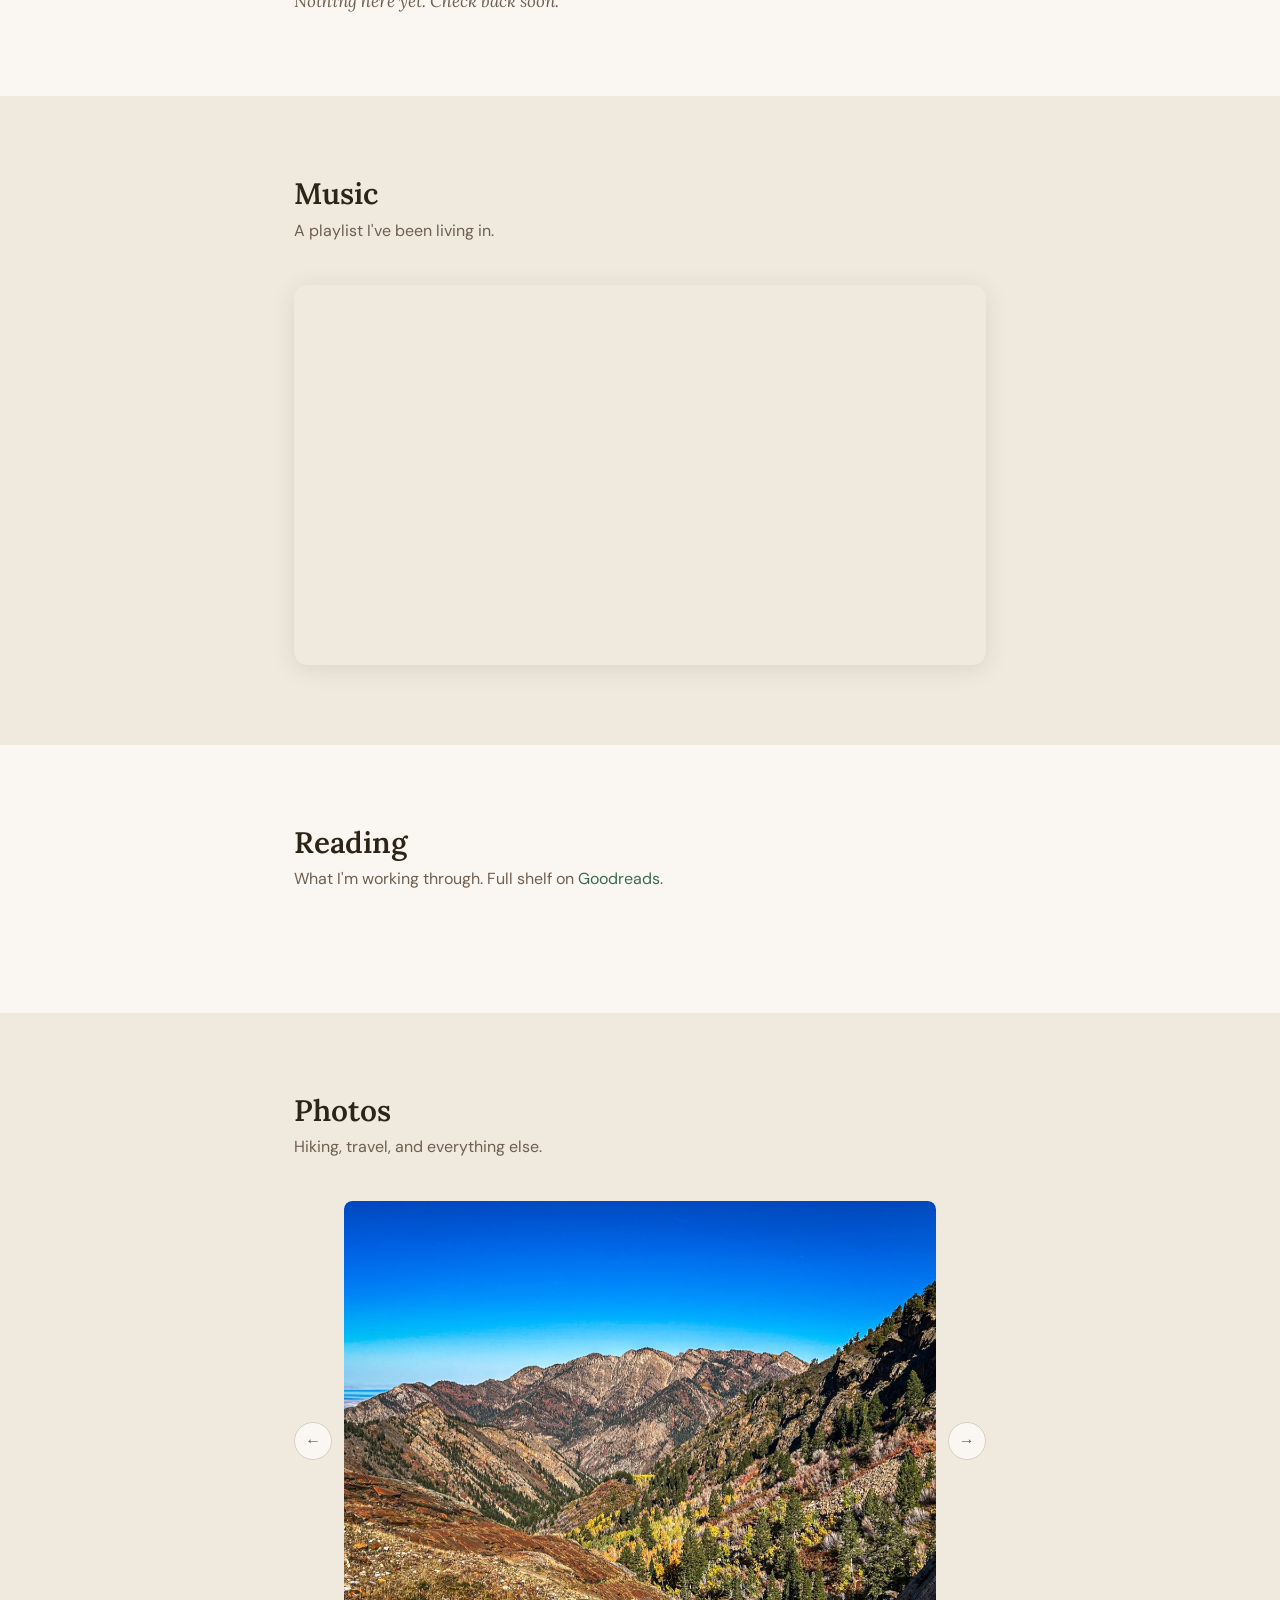
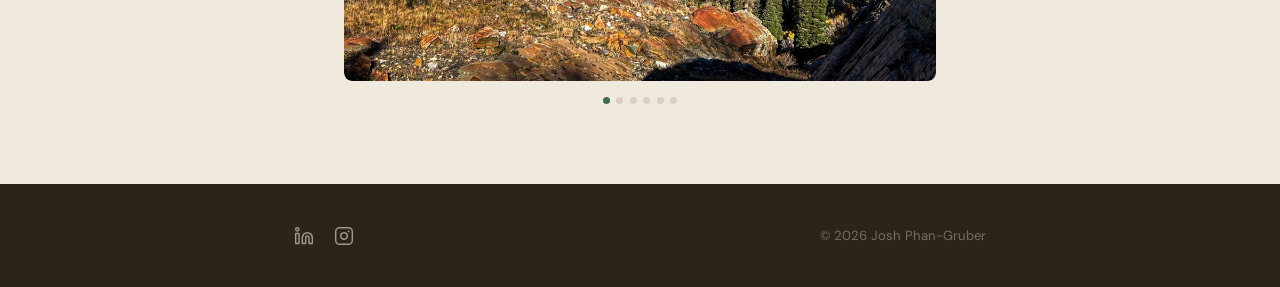
==== commit dca98be2: "Replace photo grid with random carousel" ====
--- a/index.html
+++ b/index.html
@@ -142,80 +142,14 @@
     <div class="container">
       <h2>Photos</h2>
       <p class="section-sub">Hiking, travel, and everything else.</p>
-      <div class="photo-grid">
-        <img src="photos/IMG_0947.jpg" alt="" loading="lazy">
-        <img src="photos/IMG_0953.jpg" alt="" loading="lazy">
-        <img src="photos/IMG_0958.jpg" alt="" loading="lazy">
-        <img src="photos/IMG_0998.jpg" alt="" loading="lazy">
-        <img src="photos/IMG_1026.jpg" alt="" loading="lazy">
-        <img src="photos/IMG_1061.jpg" alt="" loading="lazy">
-        <img src="photos/IMG_1068.jpg" alt="" loading="lazy">
-        <img src="photos/IMG_1089.jpg" alt="" loading="lazy">
-        <img src="photos/IMG_1196.jpg" alt="" loading="lazy">
-        <img src="photos/IMG_1200.jpg" alt="" loading="lazy">
-        <img src="photos/IMG_1255.jpg" alt="" loading="lazy">
-        <img src="photos/IMG_1265.jpg" alt="" loading="lazy">
-        <img src="photos/IMG_1268.jpg" alt="" loading="lazy">
-        <img src="photos/IMG_1271.jpg" alt="" loading="lazy">
-        <img src="photos/IMG_1296.jpg" alt="" loading="lazy">
-        <img src="photos/IMG_1319.jpg" alt="" loading="lazy">
-        <img src="photos/IMG_1337.jpg" alt="" loading="lazy">
-        <img src="photos/IMG_1351.jpg" alt="" loading="lazy">
-        <img src="photos/IMG_1377.jpg" alt="" loading="lazy">
-        <img src="photos/IMG_1413.jpg" alt="" loading="lazy">
-        <img src="photos/IMG_1428.jpg" alt="" loading="lazy">
-        <img src="photos/IMG_1435.jpg" alt="" loading="lazy">
-        <img src="photos/IMG_1454.jpg" alt="" loading="lazy">
-        <img src="photos/IMG_1455.jpg" alt="" loading="lazy">
-        <img src="photos/IMG_1512.jpg" alt="" loading="lazy">
-        <img src="photos/IMG_1576.jpg" alt="" loading="lazy">
-        <img src="photos/IMG_1590.jpg" alt="" loading="lazy">
-        <img src="photos/IMG_1608.jpg" alt="" loading="lazy">
-        <img src="photos/IMG_1614.jpg" alt="" loading="lazy">
-        <img src="photos/IMG_1659.jpg" alt="" loading="lazy">
-        <img src="photos/IMG_1666.jpg" alt="" loading="lazy">
-        <img src="photos/IMG_1678.jpg" alt="" loading="lazy">
-        <img src="photos/IMG_1716.jpg" alt="" loading="lazy">
-        <img src="photos/IMG_1720.jpg" alt="" loading="lazy">
-        <img src="photos/IMG_1791.jpg" alt="" loading="lazy">
-        <img src="photos/IMG_1832.jpg" alt="" loading="lazy">
-        <img src="photos/IMG_1838.jpg" alt="" loading="lazy">
-        <img src="photos/IMG_1893.jpg" alt="" loading="lazy">
-        <img src="photos/IMG_1921.jpg" alt="" loading="lazy">
-        <img src="photos/IMG_1932.jpg" alt="" loading="lazy">
-        <img src="photos/IMG_1944.jpg" alt="" loading="lazy">
-        <img src="photos/IMG_1949.jpg" alt="" loading="lazy">
-        <img src="photos/IMG_1958.jpg" alt="" loading="lazy">
-        <img src="photos/IMG_1980.jpg" alt="" loading="lazy">
-        <img src="photos/IMG_2032.jpg" alt="" loading="lazy">
-        <img src="photos/IMG_2039.jpg" alt="" loading="lazy">
-        <img src="photos/IMG_2078.jpg" alt="" loading="lazy">
-        <img src="photos/IMG_2079.jpg" alt="" loading="lazy">
-        <img src="photos/IMG_2084.jpg" alt="" loading="lazy">
-        <img src="photos/IMG_2111.jpg" alt="" loading="lazy">
-        <img src="photos/IMG_2116.jpg" alt="" loading="lazy">
-        <img src="photos/IMG_2123.jpg" alt="" loading="lazy">
-        <img src="photos/IMG_2125.jpg" alt="" loading="lazy">
-        <img src="photos/IMG_2140.jpg" alt="" loading="lazy">
-        <img src="photos/IMG_2143.jpg" alt="" loading="lazy">
-        <img src="photos/IMG_2149.jpg" alt="" loading="lazy">
-        <img src="photos/IMG_2163.jpg" alt="" loading="lazy">
-        <img src="photos/IMG_2331.jpg" alt="" loading="lazy">
-        <img src="photos/IMG_2365.jpg" alt="" loading="lazy">
-        <img src="photos/IMG_2405.jpg" alt="" loading="lazy">
-        <img src="photos/IMG_2443.jpg" alt="" loading="lazy">
-        <img src="photos/IMG_2447.jpg" alt="" loading="lazy">
-        <img src="photos/IMG_2470.jpg" alt="" loading="lazy">
-        <img src="photos/IMG_2479.jpg" alt="" loading="lazy">
-        <img src="photos/IMG_2511.jpg" alt="" loading="lazy">
-        <img src="photos/IMG_2515.jpg" alt="" loading="lazy">
-        <img src="photos/IMG_2521.jpg" alt="" loading="lazy">
-        <img src="photos/IMG_2525.jpg" alt="" loading="lazy">
-        <img src="photos/IMG_2555.jpg" alt="" loading="lazy">
-        <img src="photos/IMG_2563.jpg" alt="" loading="lazy">
-        <img src="photos/IMG_2614.jpg" alt="" loading="lazy">
-        <img src="photos/7205558662764279150.jpg" alt="" loading="lazy">
+      <div class="carousel">
+        <button class="carousel-btn carousel-prev" aria-label="Previous">&#8592;</button>
+        <div class="carousel-track-wrap">
+          <div class="carousel-track" id="carousel-track"></div>
+        </div>
+        <button class="carousel-btn carousel-next" aria-label="Next">&#8594;</button>
       </div>
+      <div class="carousel-dots" id="carousel-dots"></div>
     </div>
   </section>
 
--- a/style.css
+++ b/style.css
@@ -300,31 +300,79 @@
 
 
 /* ============================================================
-   PHOTO GRID
-   ============================================================ */
-.photo-grid {
-  columns: 3;
-  column-gap: 0.75rem;
-}
-
-.photo-grid img {
+   CAROUSEL
+   ============================================================ */
+.carousel {
+  display: flex;
+  align-items: center;
+  gap: 0.75rem;
+}
+
+.carousel-track-wrap {
+  flex: 1;
+  overflow: hidden;
+  border-radius: 8px;
+}
+
+.carousel-track {
+  display: flex;
+  transition: transform 0.4s ease;
+}
+
+.carousel-track img {
+  flex-shrink: 0;
   width: 100%;
+  height: 480px;
+  object-fit: cover;
+  border-radius: 8px;
   display: block;
-  margin-bottom: 0.75rem;
-  border-radius: 4px;
-  transition: opacity 0.2s;
-}
-
-.photo-grid img:hover {
-  opacity: 0.88;
-}
-
-@media (max-width: 700px) {
-  .photo-grid { columns: 2; }
-}
-
-@media (max-width: 420px) {
-  .photo-grid { columns: 1; }
+}
+
+.carousel-btn {
+  flex-shrink: 0;
+  background: var(--bg);
+  border: 1.5px solid var(--border);
+  color: var(--text-muted);
+  width: 2.4rem;
+  height: 2.4rem;
+  border-radius: 50%;
+  font-size: 1rem;
+  cursor: pointer;
+  display: flex;
+  align-items: center;
+  justify-content: center;
+  transition: border-color 0.15s, color 0.15s;
+}
+
+.carousel-btn:hover {
+  border-color: var(--green);
+  color: var(--green);
+}
+
+.carousel-dots {
+  display: flex;
+  justify-content: center;
+  gap: 0.4rem;
+  margin-top: 1rem;
+}
+
+.carousel-dot {
+  width: 7px;
+  height: 7px;
+  border-radius: 50%;
+  background: var(--border);
+  border: none;
+  cursor: pointer;
+  padding: 0;
+  transition: background 0.2s;
+}
+
+.carousel-dot.active {
+  background: var(--green);
+}
+
+@media (max-width: 580px) {
+  .carousel-track img { height: 280px; }
 }
 
 
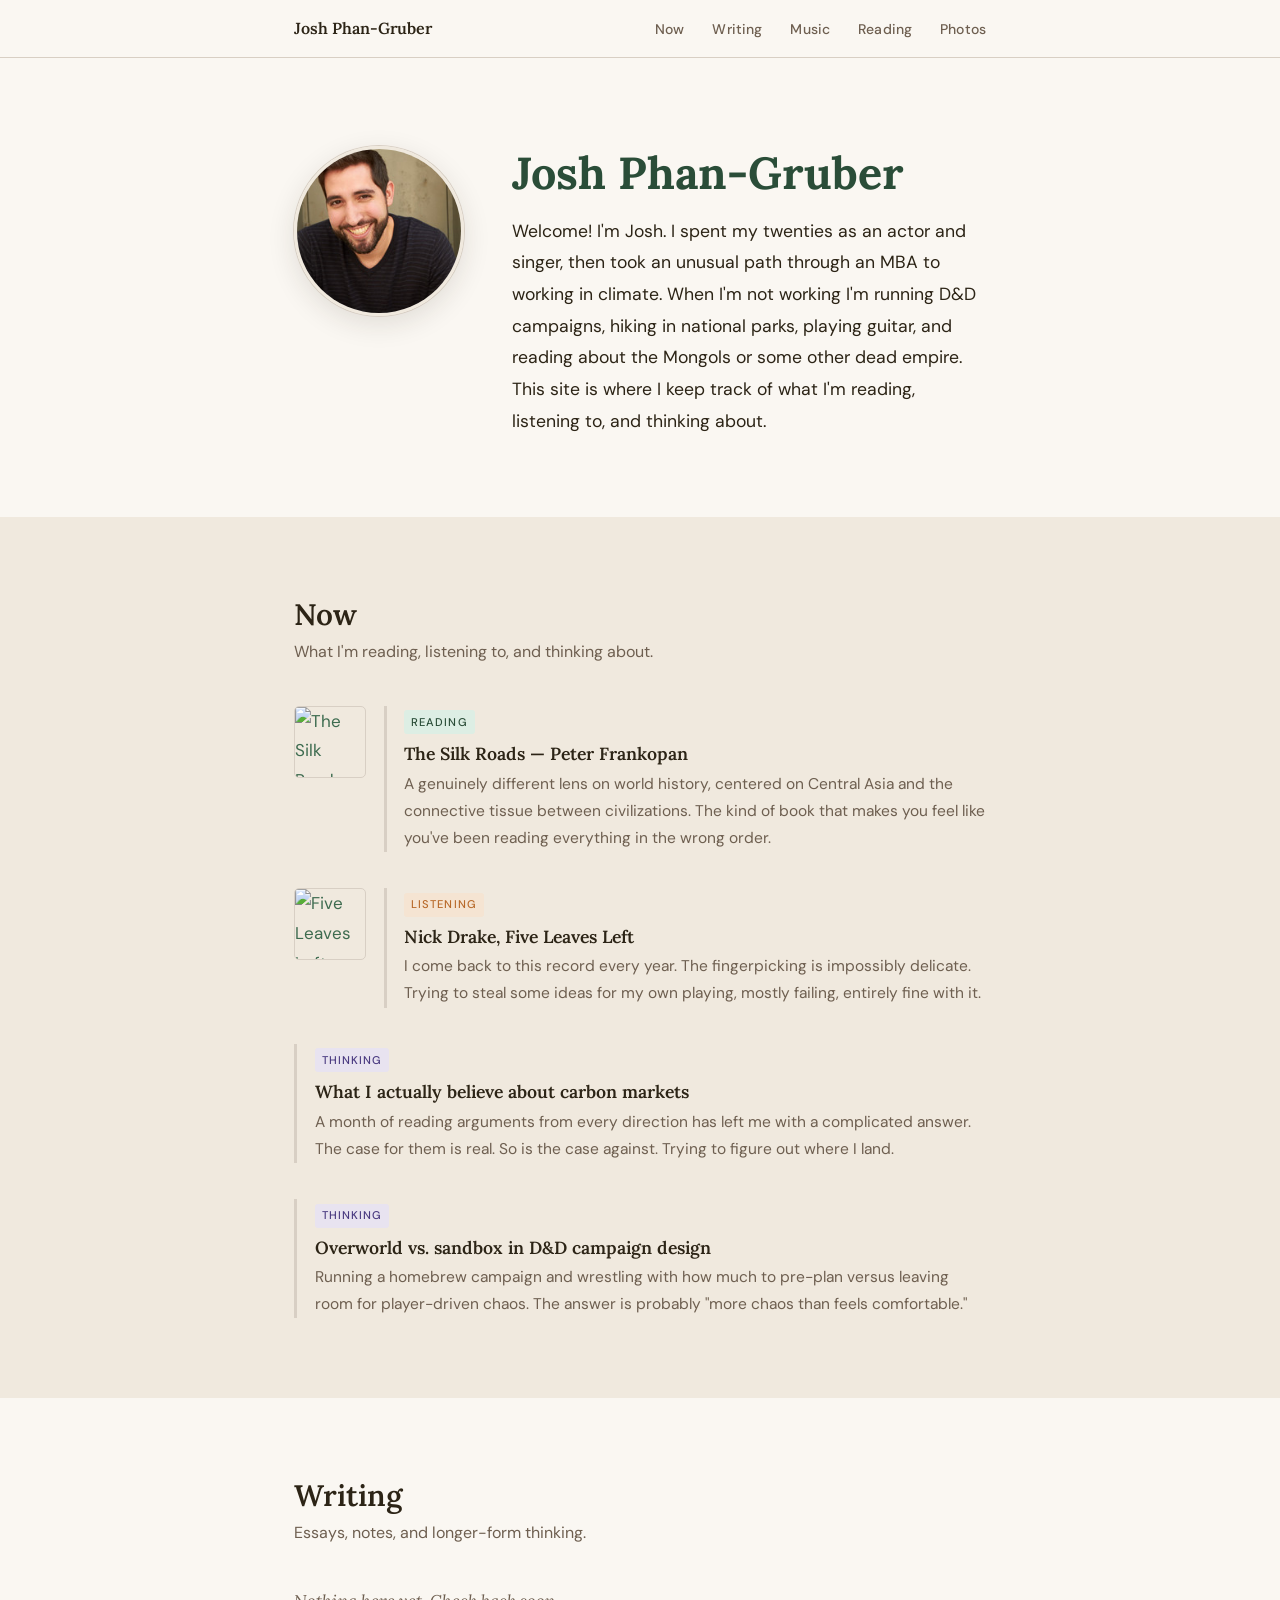
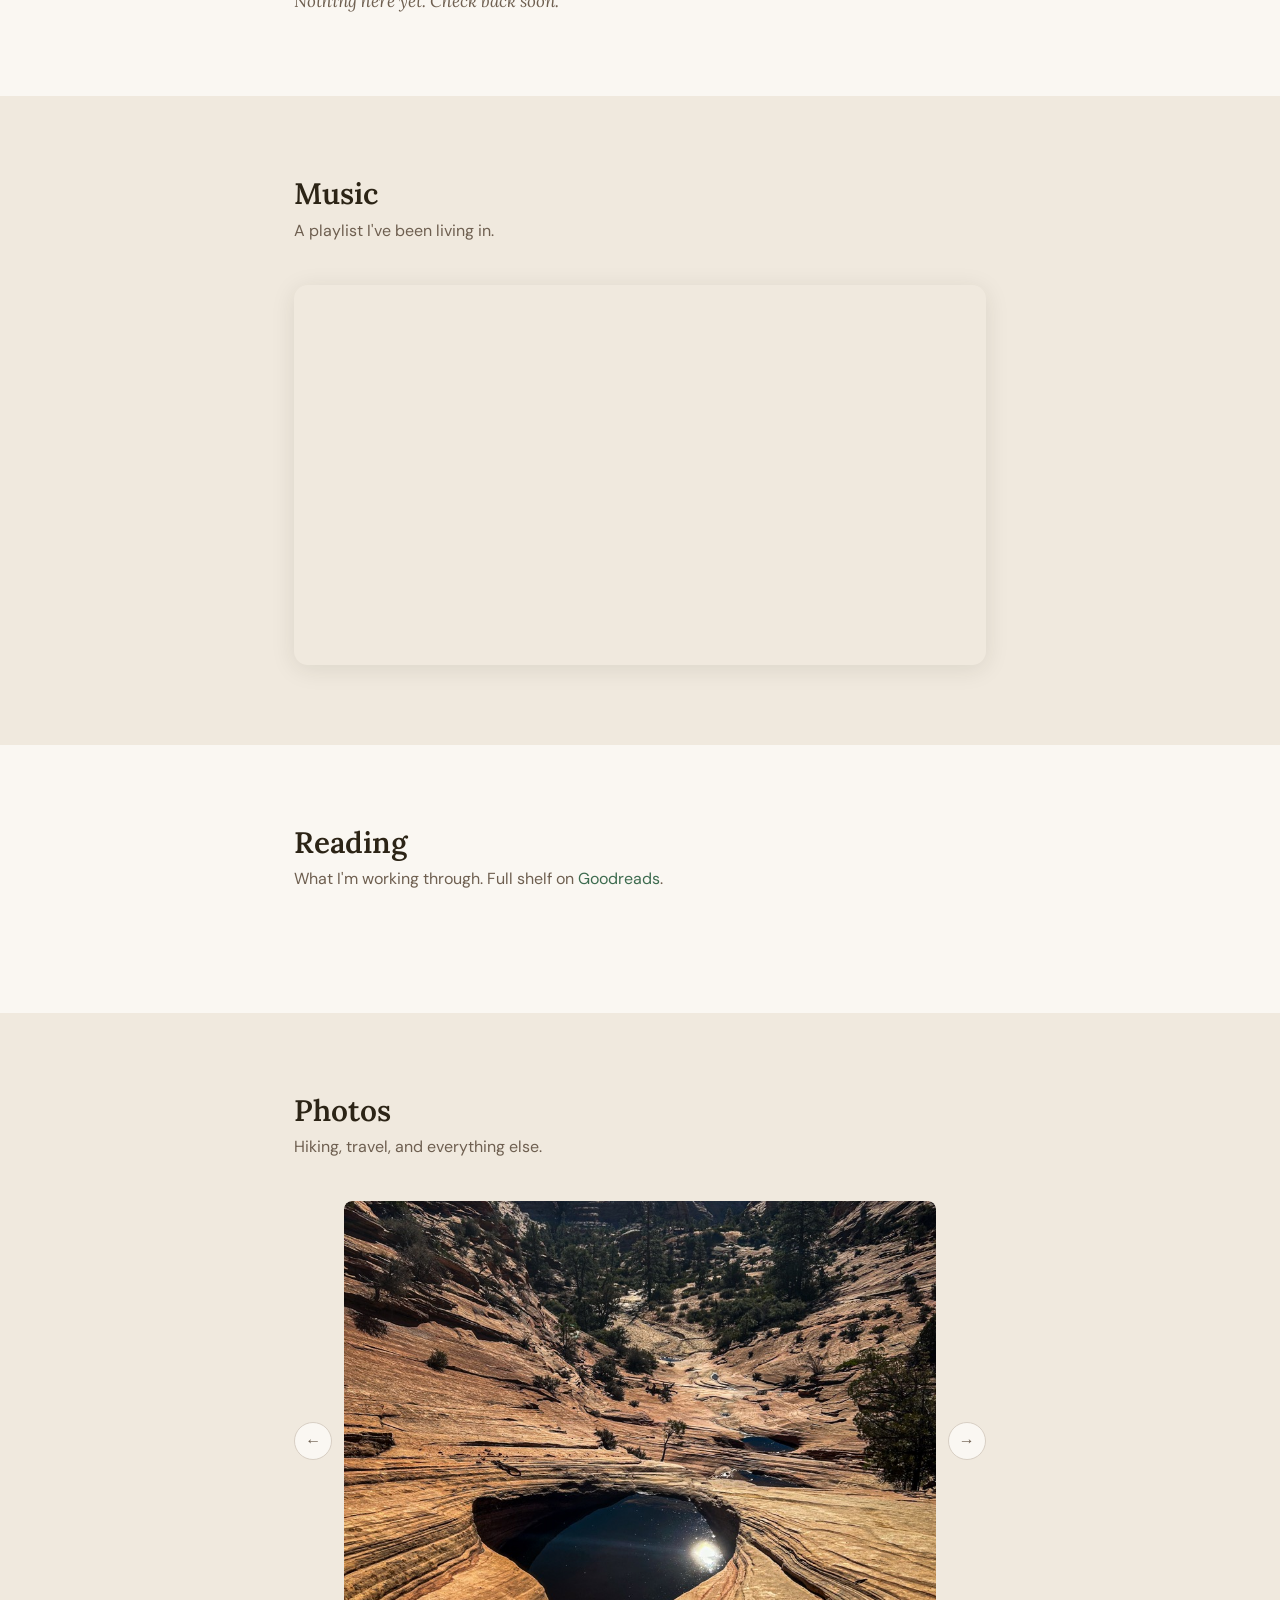
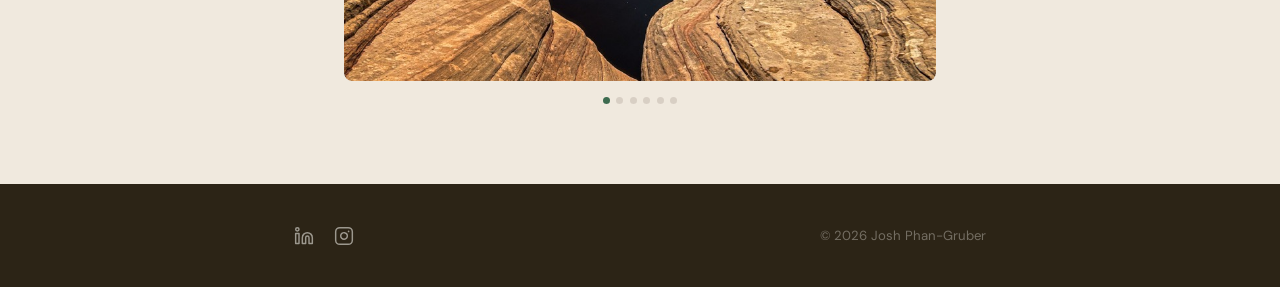
==== commit ca869154: "Add thumbnail + link support to Now entries" ====
--- a/index.html
+++ b/index.html
@@ -45,31 +45,54 @@
       <h2>Now</h2>
       <p class="section-sub">What I'm reading, listening to, and thinking about.</p>
 
-      <!-- Add, remove, or reorder entries freely. Tags: reading, listening, thinking, watching -->
+      <!--
+        HOW TO ADD AN ENTRY:
+        Copy one block below and fill in:
+          - tag class: tag-reading / tag-listening / tag-thinking / tag-watching
+          - href on the <a class="now-thumb">: link to book/album/article/etc.
+          - img src: URL of a cover image (book cover, album art, article thumbnail)
+          - h3 text: title
+          - p text: your note
+        For entries with no image, delete the <a class="now-thumb">...</a> line entirely.
+      -->
       <div class="now-feed">
 
         <article class="now-entry">
-          <span class="tag tag-reading">reading</span>
-          <h3>The Silk Roads &mdash; Peter Frankopan</h3>
-          <p>A genuinely different lens on world history, centered on Central Asia and the connective tissue between civilizations. The kind of book that makes you feel like you've been reading everything in the wrong order.</p>
-        </article>
-
-        <article class="now-entry">
-          <span class="tag tag-thinking">thinking</span>
-          <h3>What I actually believe about carbon markets</h3>
-          <p>A month of reading arguments from every direction has left me with a complicated answer. The case for them is real. So is the case against. Trying to figure out where I land.</p>
-        </article>
-
-        <article class="now-entry">
-          <span class="tag tag-listening">listening</span>
-          <h3>Nick Drake, Five Leaves Left</h3>
-          <p>I come back to this record every year. The fingerpicking is impossibly delicate. Trying to steal some ideas for my own playing, mostly failing, entirely fine with it.</p>
-        </article>
-
-        <article class="now-entry">
-          <span class="tag tag-thinking">thinking</span>
-          <h3>Overworld vs. sandbox in D&D campaign design</h3>
-          <p>Running a homebrew campaign and wrestling with how much to pre-plan versus leaving room for player-driven chaos. The answer is probably "more chaos than feels comfortable."</p>
+          <a class="now-thumb" href="https://www.goodreads.com/book/show/25812847-the-silk-roads" target="_blank" rel="noopener">
+            <img src="https://covers.openlibrary.org/b/isbn/9781101946329-M.jpg" alt="The Silk Roads cover">
+          </a>
+          <div class="now-body">
+            <span class="tag tag-reading">reading</span>
+            <h3><a href="https://www.goodreads.com/book/show/25812847-the-silk-roads" target="_blank" rel="noopener">The Silk Roads &mdash; Peter Frankopan</a></h3>
+            <p>A genuinely different lens on world history, centered on Central Asia and the connective tissue between civilizations. The kind of book that makes you feel like you've been reading everything in the wrong order.</p>
+          </div>
+        </article>
+
+        <article class="now-entry">
+          <a class="now-thumb" href="https://en.wikipedia.org/wiki/Five_Leaves_Left" target="_blank" rel="noopener">
+            <img src="https://upload.wikimedia.org/wikipedia/en/d/d8/Nick_Drake_-_Five_Leaves_Left.png" alt="Five Leaves Left cover">
+          </a>
+          <div class="now-body">
+            <span class="tag tag-listening">listening</span>
+            <h3><a href="https://open.spotify.com/album/5Dbax7G8SWrP9xyzkOvy2F" target="_blank" rel="noopener">Nick Drake, Five Leaves Left</a></h3>
+            <p>I come back to this record every year. The fingerpicking is impossibly delicate. Trying to steal some ideas for my own playing, mostly failing, entirely fine with it.</p>
+          </div>
+        </article>
+
+        <article class="now-entry">
+          <div class="now-body">
+            <span class="tag tag-thinking">thinking</span>
+            <h3>What I actually believe about carbon markets</h3>
+            <p>A month of reading arguments from every direction has left me with a complicated answer. The case for them is real. So is the case against. Trying to figure out where I land.</p>
+          </div>
+        </article>
+
+        <article class="now-entry">
+          <div class="now-body">
+            <span class="tag tag-thinking">thinking</span>
+            <h3>Overworld vs. sandbox in D&D campaign design</h3>
+            <p>Running a homebrew campaign and wrestling with how much to pre-plan versus leaving room for player-driven chaos. The answer is probably "more chaos than feels comfortable."</p>
+          </div>
         </article>
 
       </div>
--- a/style.css
+++ b/style.css
@@ -215,20 +215,58 @@
 }
 
 .now-entry {
+  display: flex;
+  gap: 1.1rem;
+  align-items: flex-start;
+}
+
+.now-thumb {
+  flex-shrink: 0;
+  width: 72px;
+  height: 72px;
+  border-radius: 5px;
+  overflow: hidden;
+  display: block;
+  border: 1px solid var(--border);
+  transition: opacity 0.2s;
+}
+
+.now-thumb:hover {
+  opacity: 0.8;
+}
+
+.now-thumb img {
+  width: 100%;
+  height: 100%;
+  object-fit: cover;
+  display: block;
+}
+
+.now-body {
+  flex: 1;
   border-left: 3px solid var(--border);
-  padding-left: 1.25rem;
+  padding-left: 1.1rem;
   transition: border-left-color 0.2s;
 }
 
-.now-entry:hover {
+.now-entry:hover .now-body {
   border-left-color: var(--green);
 }
 
-.now-entry h3 {
+.now-body h3 {
   margin-bottom: 0.4rem;
 }
 
-.now-entry p {
+.now-body h3 a {
+  color: var(--text);
+}
+
+.now-body h3 a:hover {
+  color: var(--green);
+  text-decoration: none;
+}
+
+.now-body p {
   color: var(--text-muted);
   font-size: 0.97rem;
 }
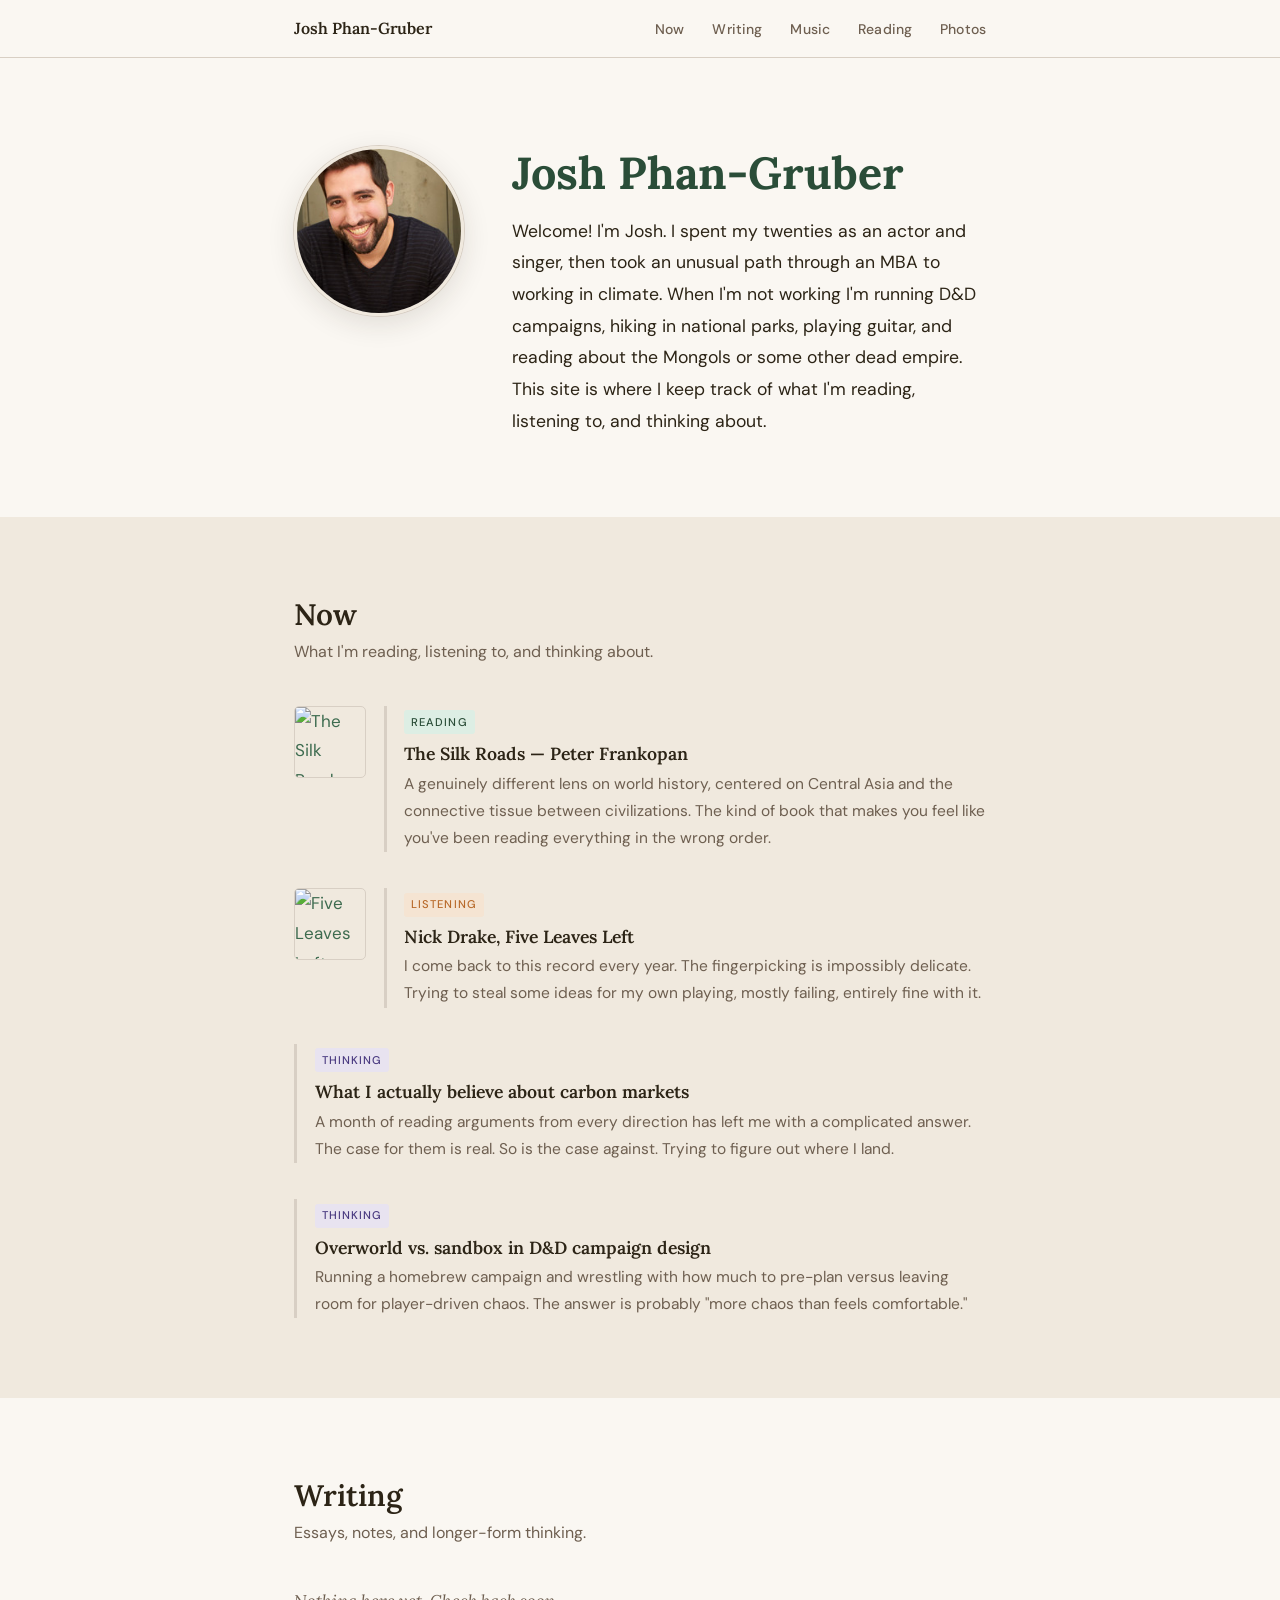
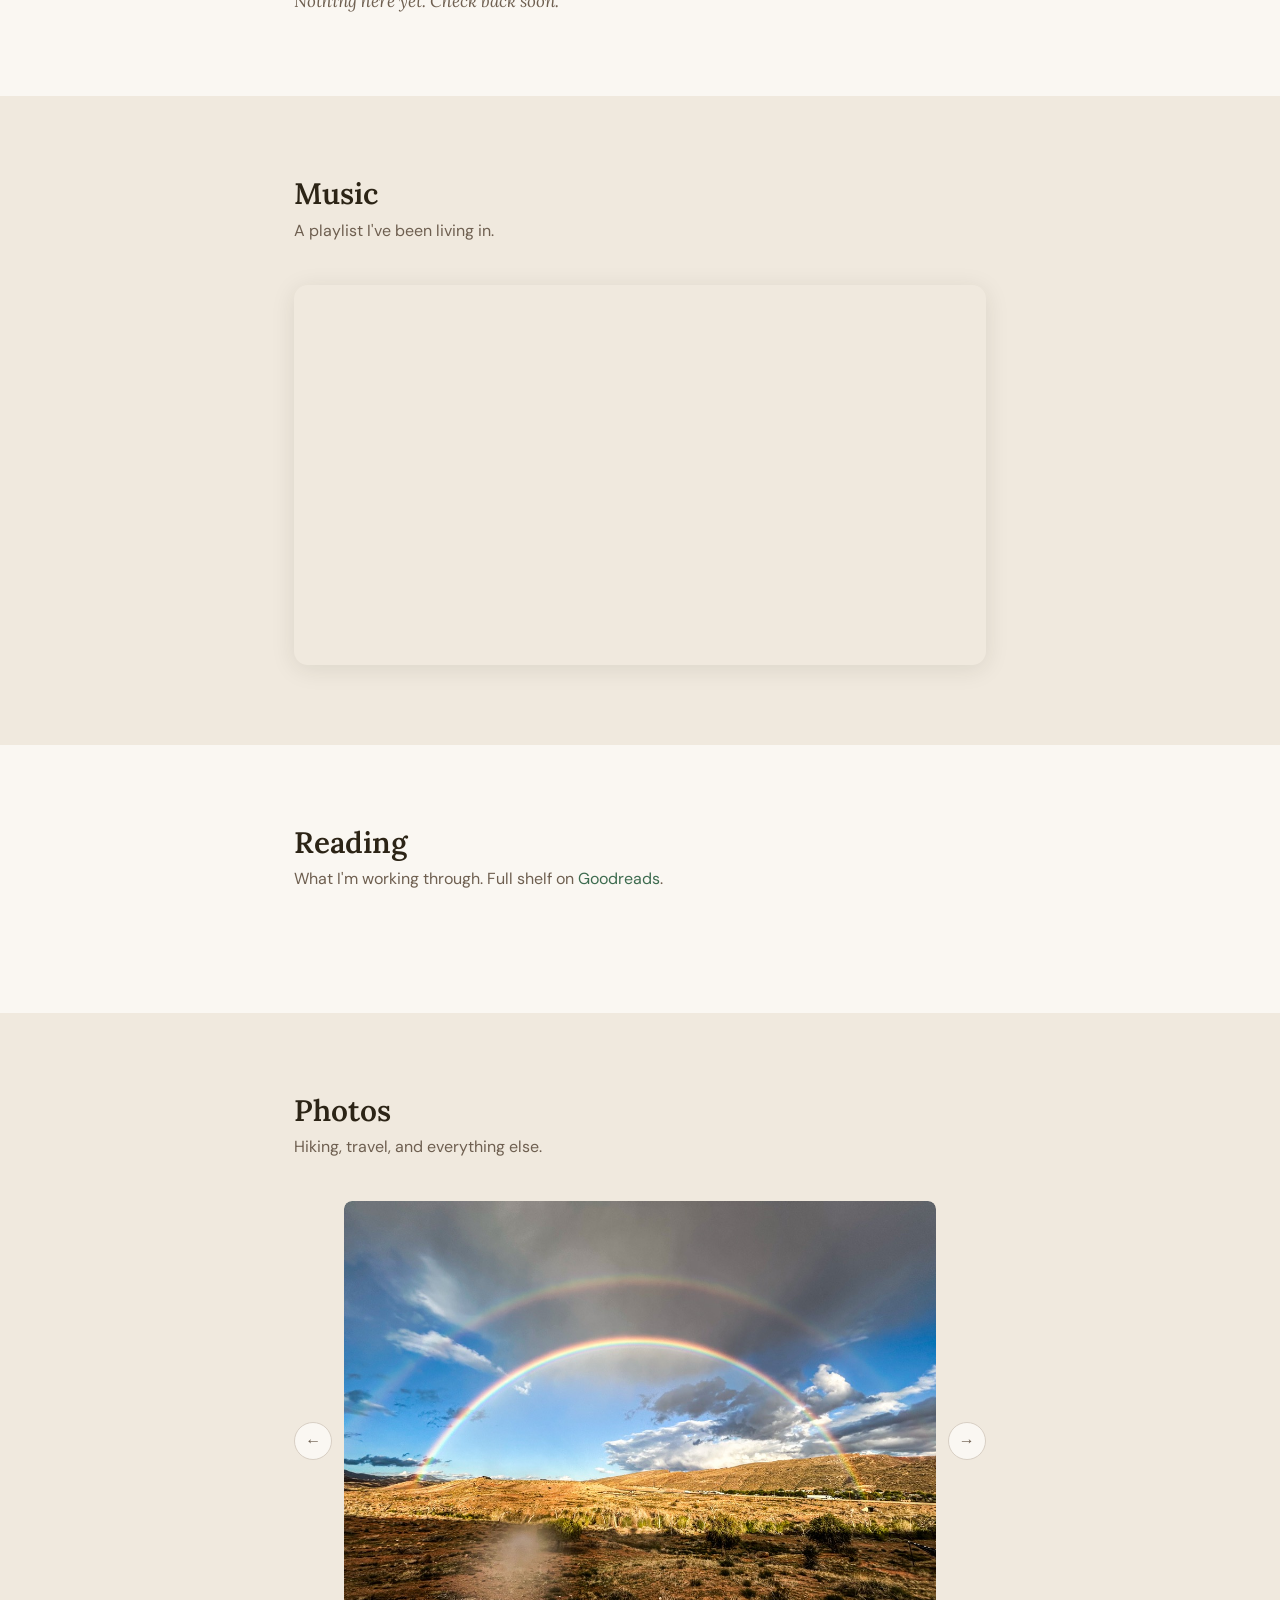
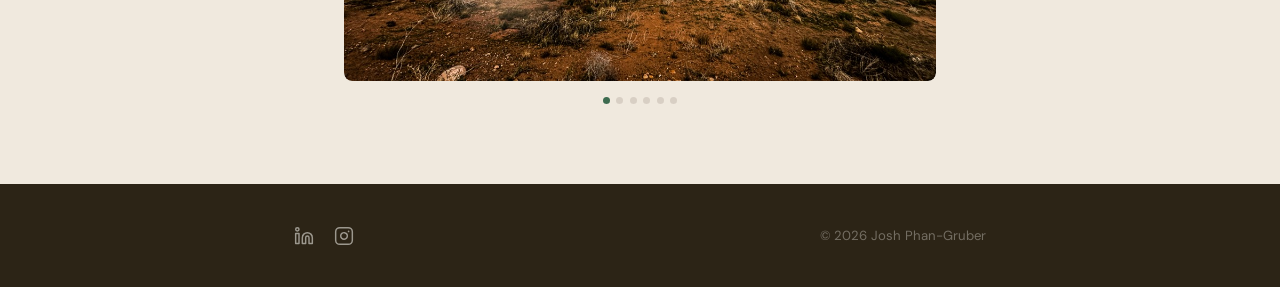
==== commit a6fe2247: "Fix Five Leaves Left thumbnail source" ====
--- a/index.html
+++ b/index.html
@@ -70,7 +70,7 @@
 
         <article class="now-entry">
           <a class="now-thumb" href="https://en.wikipedia.org/wiki/Five_Leaves_Left" target="_blank" rel="noopener">
-            <img src="https://upload.wikimedia.org/wikipedia/en/d/d8/Nick_Drake_-_Five_Leaves_Left.png" alt="Five Leaves Left cover">
+            <img src="https://covers.openlibrary.org/b/id/8739161-M.jpg" alt="Five Leaves Left cover">
           </a>
           <div class="now-body">
             <span class="tag tag-listening">listening</span>
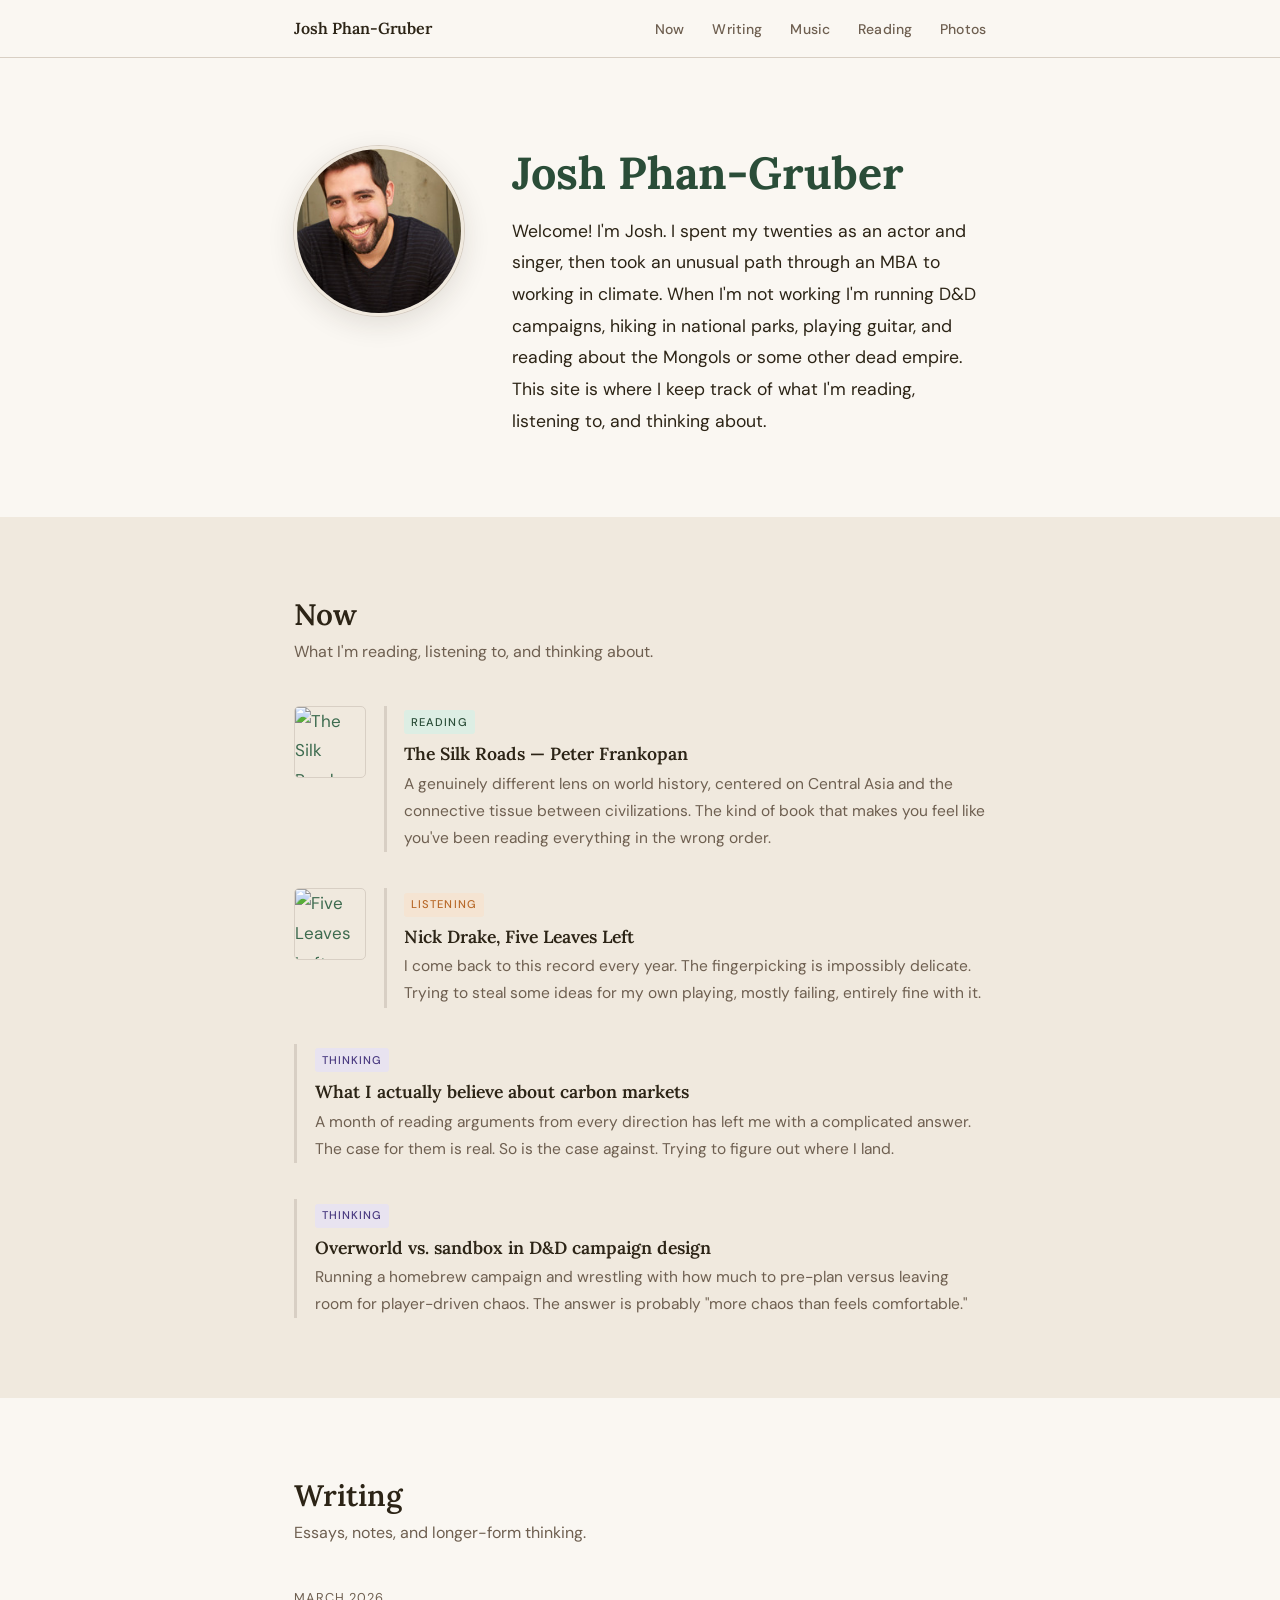
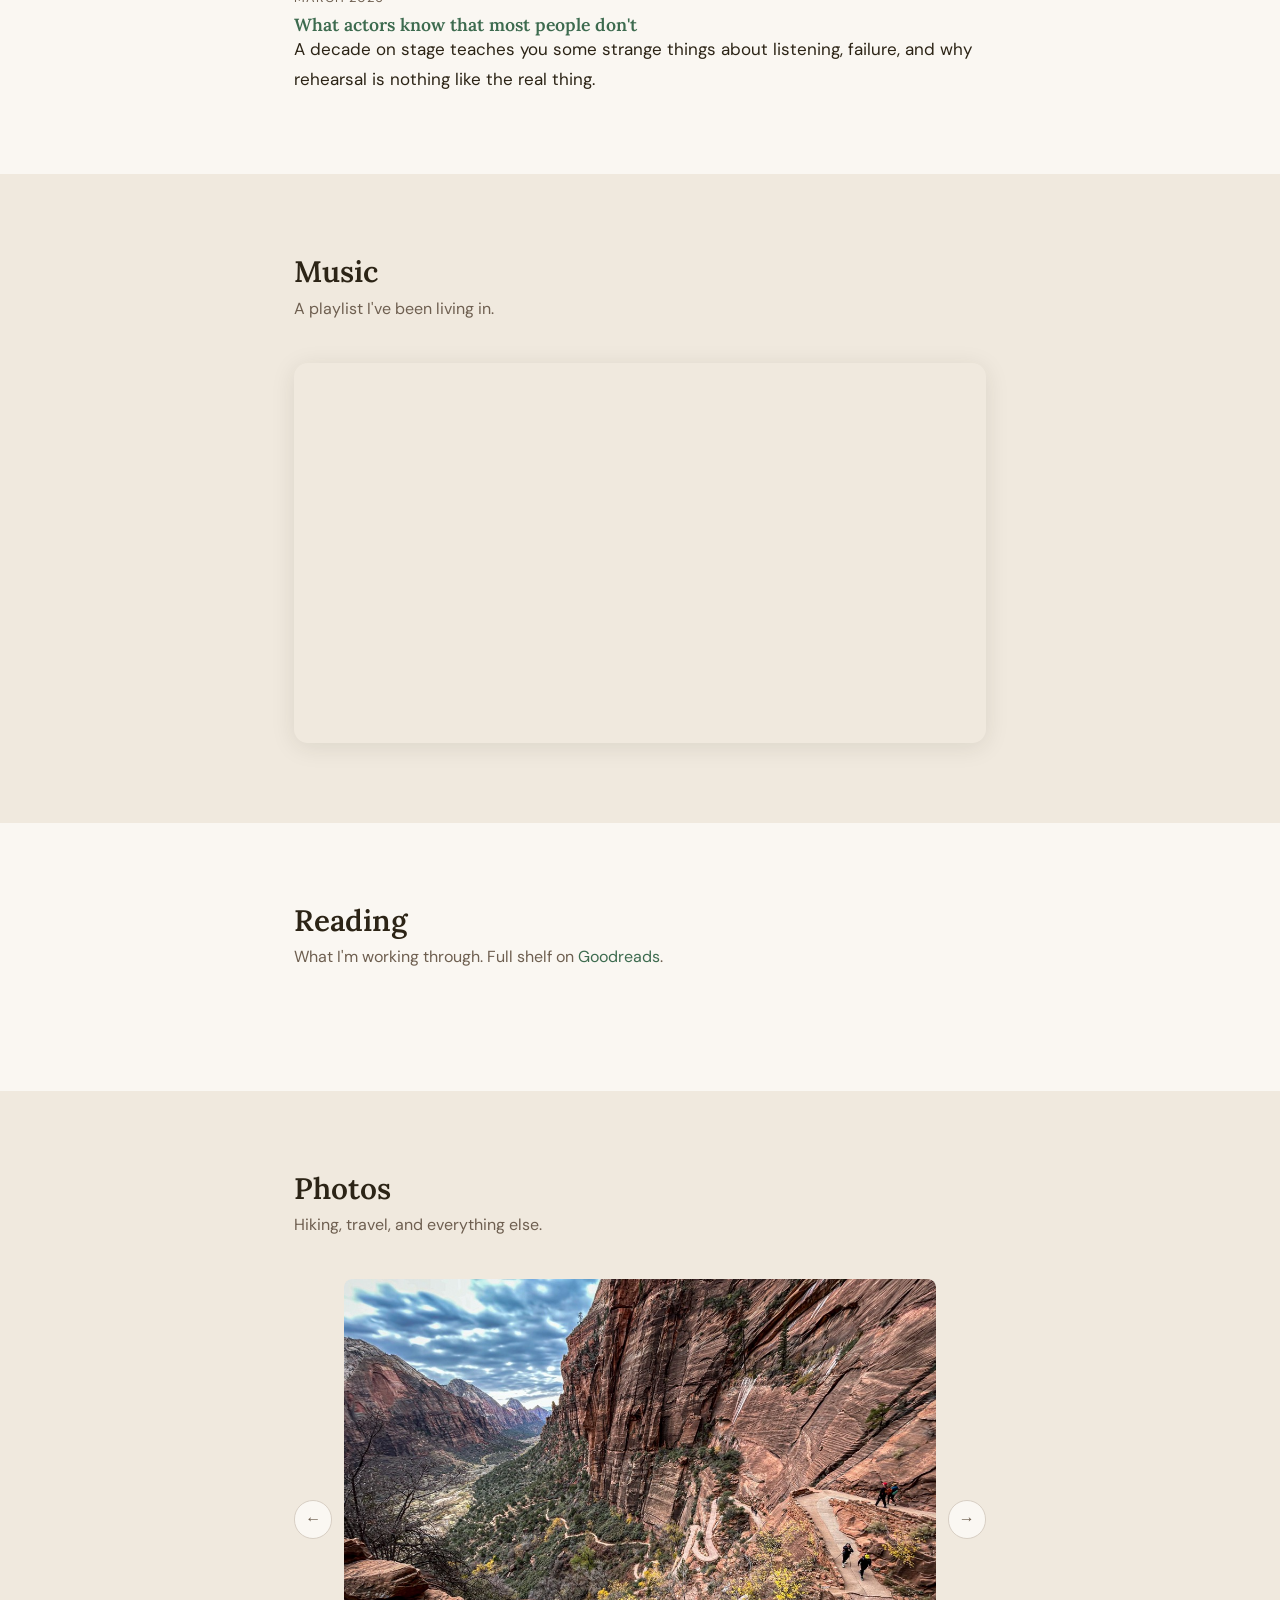
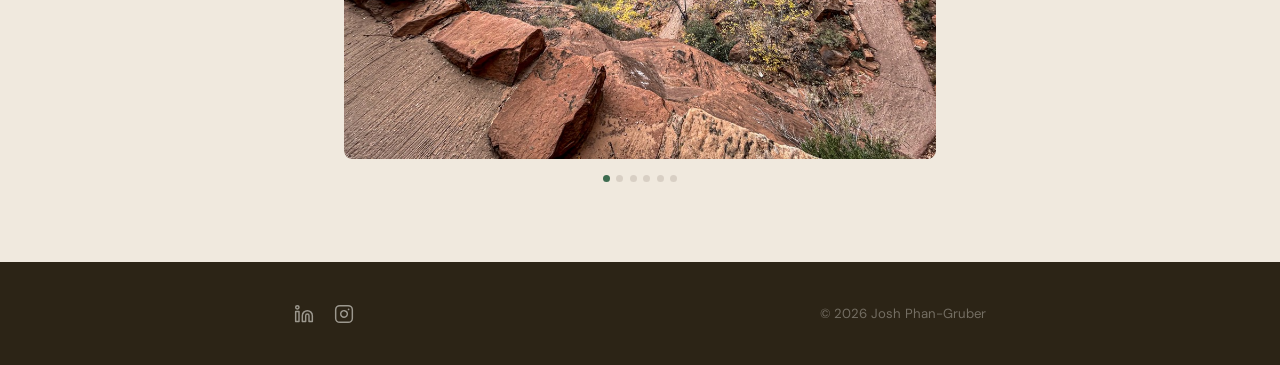
==== commit 8478fb8a: "Add writing section example post" ====
--- a/index.html
+++ b/index.html
@@ -105,15 +105,11 @@
       <h2>Writing</h2>
       <p class="section-sub">Essays, notes, and longer-form thinking.</p>
 
-      <!-- Writing posts go here. Example structure when ready:
       <article class="writing-entry">
         <span class="writing-date">March 2026</span>
-        <h3><a href="/writing/post-slug.html">Post Title</a></h3>
-        <p>One or two sentences about what this piece is about.</p>
+        <h3><a href="writing/what-actors-know.html">What actors know that most people don't</a></h3>
+        <p>A decade on stage teaches you some strange things about listening, failure, and why rehearsal is nothing like the real thing.</p>
       </article>
-      -->
-
-      <p class="empty-note">Nothing here yet. Check back soon.</p>
     </div>
   </section>
 
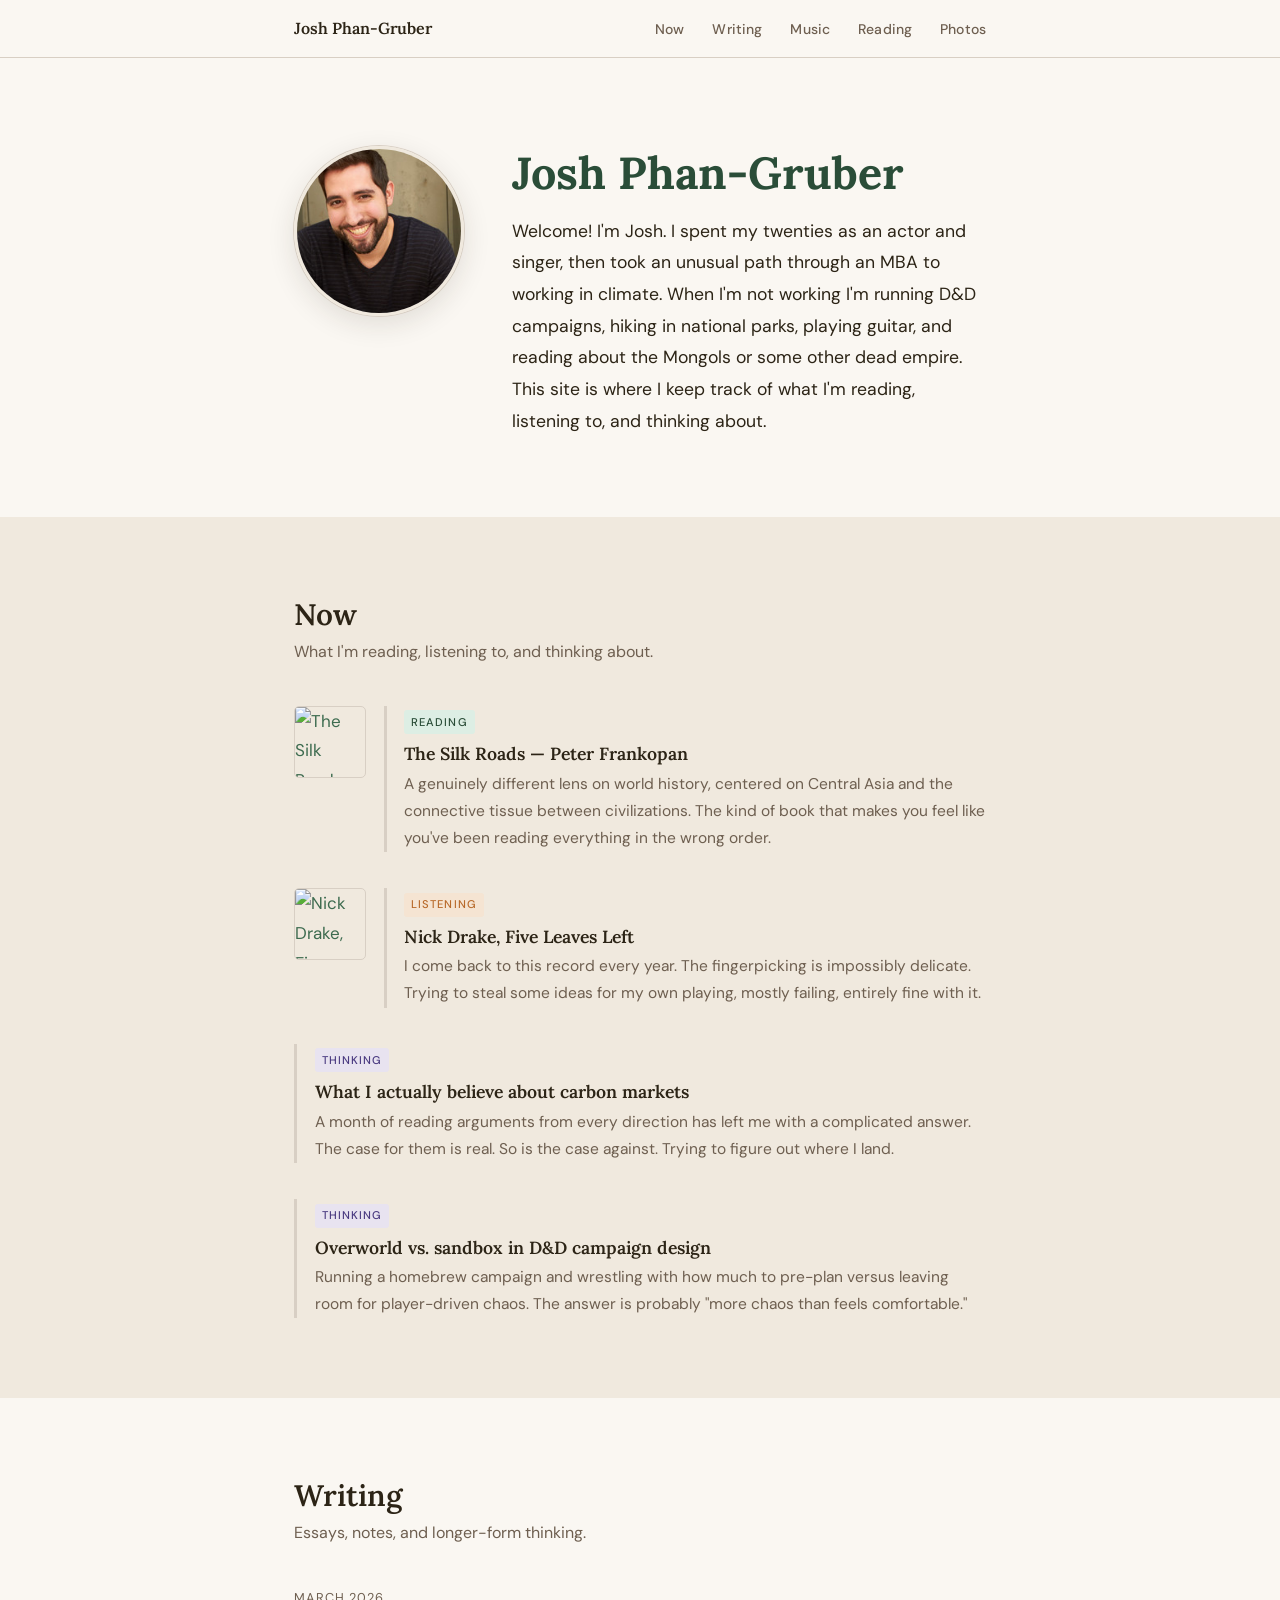
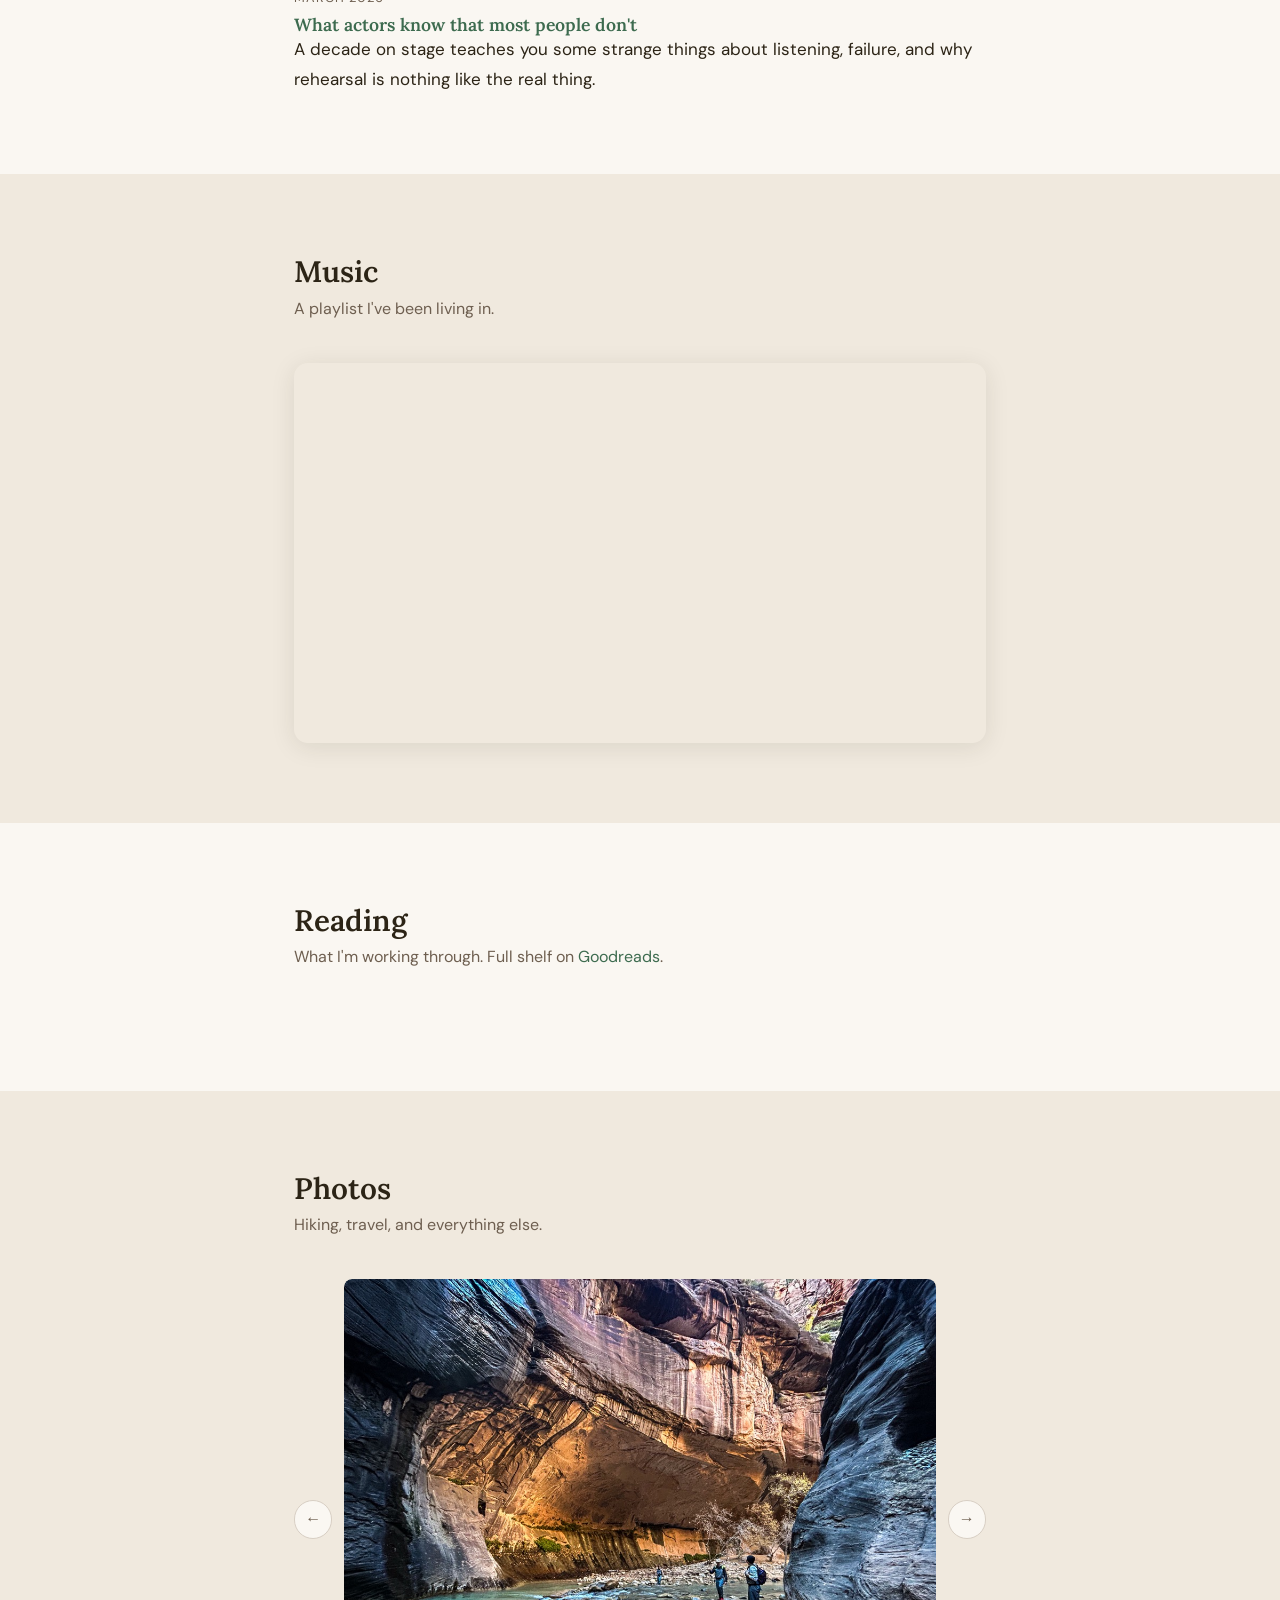
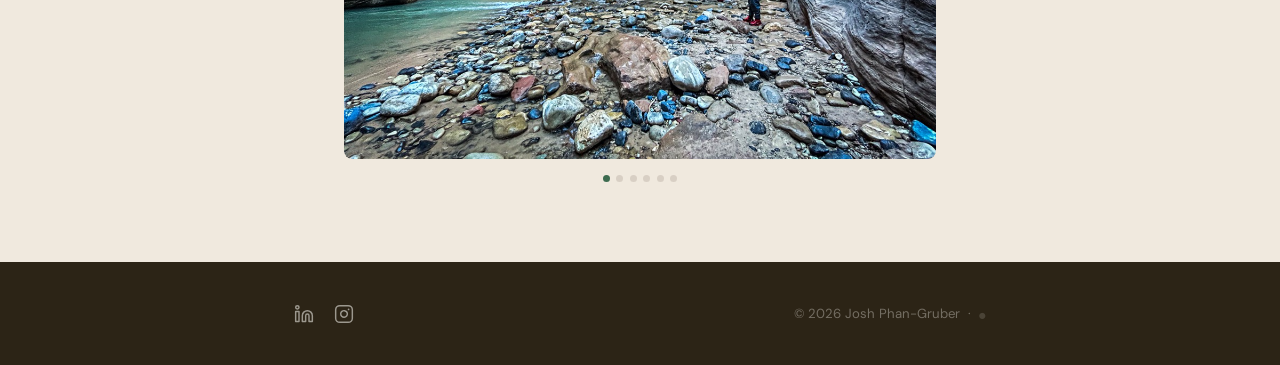
==== commit 13049cd1: "Add admin panel + dynamic content loading" ====
--- a/index.html
+++ b/index.html
@@ -29,7 +29,6 @@
   <section class="hero" id="top">
     <div class="hero-inner">
       <div class="hero-photo">
-        <!-- Replace headshot.jpg with your actual photo file -->
         <img src="headshot.jpg" alt="Josh Phan-Gruber" class="headshot">
       </div>
       <div class="hero-text">
@@ -44,57 +43,8 @@
     <div class="container">
       <h2>Now</h2>
       <p class="section-sub">What I'm reading, listening to, and thinking about.</p>
-
-      <!--
-        HOW TO ADD AN ENTRY:
-        Copy one block below and fill in:
-          - tag class: tag-reading / tag-listening / tag-thinking / tag-watching
-          - href on the <a class="now-thumb">: link to book/album/article/etc.
-          - img src: URL of a cover image (book cover, album art, article thumbnail)
-          - h3 text: title
-          - p text: your note
-        For entries with no image, delete the <a class="now-thumb">...</a> line entirely.
-      -->
-      <div class="now-feed">
-
-        <article class="now-entry">
-          <a class="now-thumb" href="https://www.goodreads.com/book/show/25812847-the-silk-roads" target="_blank" rel="noopener">
-            <img src="https://covers.openlibrary.org/b/isbn/9781101946329-M.jpg" alt="The Silk Roads cover">
-          </a>
-          <div class="now-body">
-            <span class="tag tag-reading">reading</span>
-            <h3><a href="https://www.goodreads.com/book/show/25812847-the-silk-roads" target="_blank" rel="noopener">The Silk Roads &mdash; Peter Frankopan</a></h3>
-            <p>A genuinely different lens on world history, centered on Central Asia and the connective tissue between civilizations. The kind of book that makes you feel like you've been reading everything in the wrong order.</p>
-          </div>
-        </article>
-
-        <article class="now-entry">
-          <a class="now-thumb" href="https://en.wikipedia.org/wiki/Five_Leaves_Left" target="_blank" rel="noopener">
-            <img src="https://covers.openlibrary.org/b/id/8739161-M.jpg" alt="Five Leaves Left cover">
-          </a>
-          <div class="now-body">
-            <span class="tag tag-listening">listening</span>
-            <h3><a href="https://open.spotify.com/album/5Dbax7G8SWrP9xyzkOvy2F" target="_blank" rel="noopener">Nick Drake, Five Leaves Left</a></h3>
-            <p>I come back to this record every year. The fingerpicking is impossibly delicate. Trying to steal some ideas for my own playing, mostly failing, entirely fine with it.</p>
-          </div>
-        </article>
-
-        <article class="now-entry">
-          <div class="now-body">
-            <span class="tag tag-thinking">thinking</span>
-            <h3>What I actually believe about carbon markets</h3>
-            <p>A month of reading arguments from every direction has left me with a complicated answer. The case for them is real. So is the case against. Trying to figure out where I land.</p>
-          </div>
-        </article>
-
-        <article class="now-entry">
-          <div class="now-body">
-            <span class="tag tag-thinking">thinking</span>
-            <h3>Overworld vs. sandbox in D&D campaign design</h3>
-            <p>Running a homebrew campaign and wrestling with how much to pre-plan versus leaving room for player-driven chaos. The answer is probably "more chaos than feels comfortable."</p>
-          </div>
-        </article>
-
+      <div class="now-feed" id="now-feed">
+        <!-- populated by script.js -->
       </div>
     </div>
   </section>
@@ -104,12 +54,9 @@
     <div class="container">
       <h2>Writing</h2>
       <p class="section-sub">Essays, notes, and longer-form thinking.</p>
-
-      <article class="writing-entry">
-        <span class="writing-date">March 2026</span>
-        <h3><a href="writing/what-actors-know.html">What actors know that most people don't</a></h3>
-        <p>A decade on stage teaches you some strange things about listening, failure, and why rehearsal is nothing like the real thing.</p>
-      </article>
+      <div id="writing-list">
+        <!-- populated by script.js -->
+      </div>
     </div>
   </section>
 
@@ -140,11 +87,6 @@
         <a href="https://www.goodreads.com/user/show/93616502-joshua" target="_blank" rel="noopener">Goodreads</a>.
       </p>
       <div class="goodreads-wrap">
-        <!--
-          Goodreads widget: generated from goodreads.com/user/widget
-          The widget injects its own HTML/styles; colors won't perfectly match the site.
-          For a closer match, consider a custom API integration later.
-        -->
         <script src="https://www.goodreads.com/review/custom_widget/93616502.Josh%27s%20bookshelf%3A%20currently-reading?cover_position=left&cover_size=medium&num_books=5&order=d&shelf=currently-reading&show_author=1&show_cover=1&show_rating=0&show_review=1&show_tags=0&show_title=1&sort=date_added&widget_bg_color=faf7f2&widget_bg_transparent=true&widget_border_width=none&widget_text_color=2c2416&widget_title_size=medium&widget_width=full" type="text/javascript" charset="utf-8"></script>
         <noscript>
           <p class="empty-note">
@@ -177,21 +119,24 @@
     <div class="container footer-inner">
       <div class="footer-links">
         <a href="https://www.linkedin.com/in/joshua-phan-gruber/" target="_blank" rel="noopener" aria-label="LinkedIn">
-          <svg width="20" height="20" viewBox="0 0 24 24" fill="none" xmlns="http://www.w3.org/2000/svg" aria-hidden="true">
+          <svg width="20" height="20" viewBox="0 0 24 24" fill="none" aria-hidden="true">
             <path d="M16 8a6 6 0 0 1 6 6v7h-4v-7a2 2 0 0 0-2-2 2 2 0 0 0-2 2v7h-4v-7a6 6 0 0 1 6-6z" stroke="currentColor" stroke-width="1.75" stroke-linecap="round" stroke-linejoin="round"/>
             <rect x="2" y="9" width="4" height="12" stroke="currentColor" stroke-width="1.75" stroke-linecap="round" stroke-linejoin="round"/>
             <circle cx="4" cy="4" r="2" stroke="currentColor" stroke-width="1.75"/>
           </svg>
         </a>
         <a href="https://instagram.com/jphangruber" target="_blank" rel="noopener" aria-label="Instagram">
-          <svg width="20" height="20" viewBox="0 0 24 24" fill="none" xmlns="http://www.w3.org/2000/svg" aria-hidden="true">
+          <svg width="20" height="20" viewBox="0 0 24 24" fill="none" aria-hidden="true">
             <rect x="2" y="2" width="20" height="20" rx="5" ry="5" stroke="currentColor" stroke-width="1.75" stroke-linecap="round" stroke-linejoin="round"/>
             <path d="M16 11.37A4 4 0 1 1 12.63 8 4 4 0 0 1 16 11.37z" stroke="currentColor" stroke-width="1.75" stroke-linecap="round" stroke-linejoin="round"/>
             <line x1="17.5" y1="6.5" x2="17.51" y2="6.5" stroke="currentColor" stroke-width="2" stroke-linecap="round"/>
           </svg>
         </a>
       </div>
-      <p class="footer-copy">&copy; 2026 Josh Phan-Gruber</p>
+      <p class="footer-copy">
+        &copy; 2026 Josh Phan-Gruber &nbsp;&middot;&nbsp;
+        <a href="/admin/" class="admin-link">&#9679;</a>
+      </p>
     </div>
   </footer>
 
--- a/style.css
+++ b/style.css
@@ -454,6 +454,18 @@
   margin-bottom: 0;
 }
 
+.admin-link {
+  color: rgba(250, 247, 242, 0.15);
+  font-size: 0.5rem;
+  text-decoration: none;
+  transition: color 0.2s;
+}
+
+.admin-link:hover {
+  color: rgba(250, 247, 242, 0.5);
+  text-decoration: none;
+}
+
 
 /* ============================================================
    RESPONSIVE
